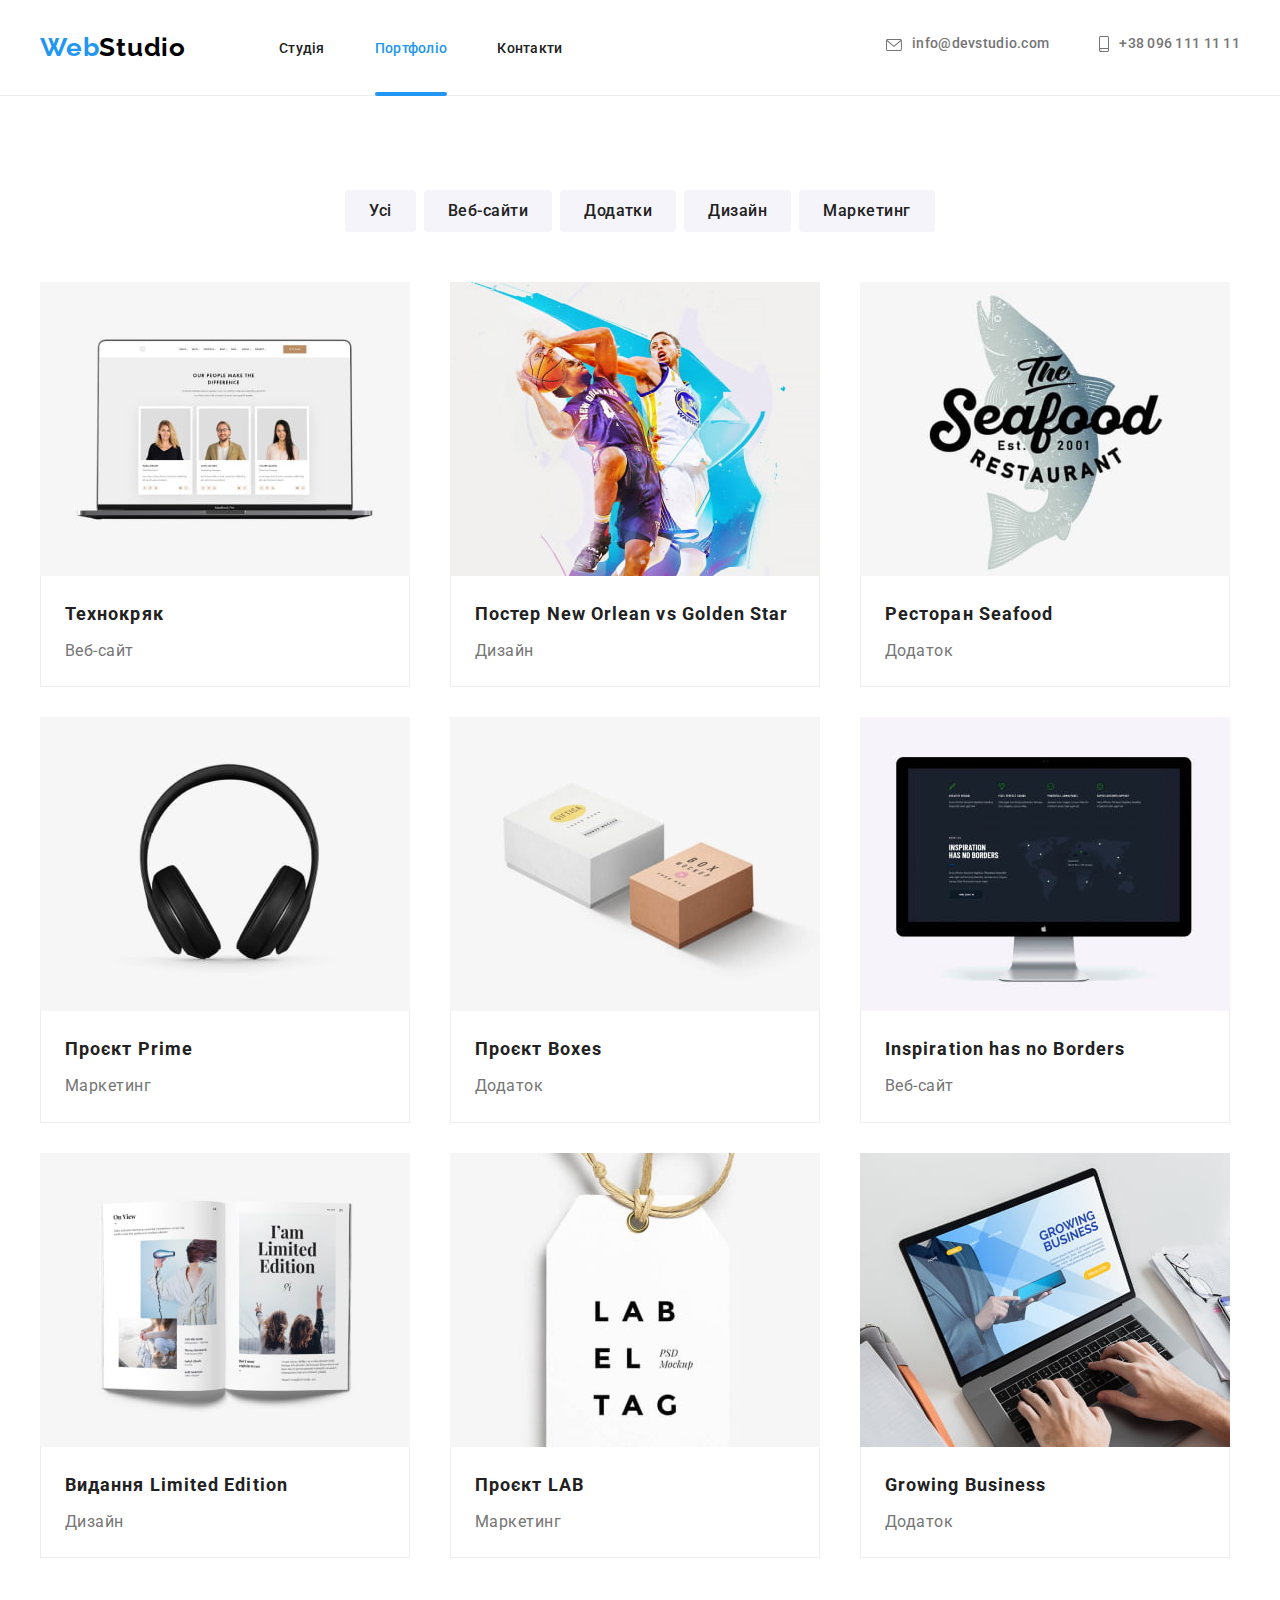
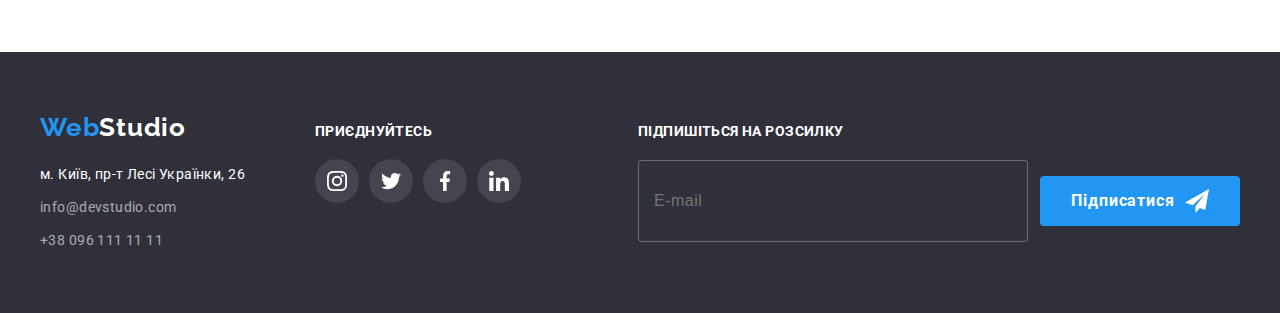
==== portfolio.html @ 619a95c4 "Initial Repo" ====
<!DOCTYPE html>
<html lang="uk-UA">
  <head>
    <meta charset="UTF-8">
    <meta http-equiv="X-UA-Compatible" content="IE=edge">
    <meta name="viewport" content="width=device-width, initial-scale=1.0">
    <title>goit-markup-hw-06</title>
    <link rel="preconnect" href="https://fonts.googleapis.com">
    <link rel="preconnect" href="https://fonts.gstatic.com" crossorigin>
    <link href="https://fonts.googleapis.com/css2?family=Raleway:wght@700&family=Roboto:wght@400;500;700;900&display=swap" rel="stylesheet">
    <link rel="stylesheet" href="https://cdnjs.cloudflare.com/ajax/libs/modern-normalize/1.1.0/modern-normalize.min.css" integrity="sha512-wpPYUAdjBVSE4KJnH1VR1HeZfpl1ub8YT/NKx4PuQ5NmX2tKuGu6U/JRp5y+Y8XG2tV+wKQpNHVUX03MfMFn9Q==" crossorigin="anonymous" referrerpolicy="no-referrer">
    <link rel="stylesheet" href="./css/styles.css">
     </head>
  <body>
    <header class="page-header">
      <div class="container header">
        <nav class="nav">
          <a class="logo" href="./index.html" lang="en">Web<span class="logo-header">Studio</span></a>
          <ul class="nav-list list">
            <li>
              <a  href="./index.html">Студія</a>
            </li>
            <li>
              <a class="current" href="./portfolio.html">Портфоліо</a>
            </li>
            <li>
              <a href="link">Контакти</a>
            </li>
          </ul>
        </nav>
        <ul class="contacts-list list">
          <li class="contact-item">
            <a class="contact-link" href="mailto:info@devstudio.com">
              <svg class="envelope-icon" width="16" height="12">
                <use href="./images/icons.svg#envelope-1"></use> 
              </svg>
              <p class="contact-mail">
                info@devstudio.com
              </p>
            </a>
          </li>
          <li class="contact-item">
            <a class="contact-link" href="tel:+380961111111">
              <svg class="smartphone-icon" width="10" height="16">
                <use href="./images/icons.svg#smartphone-1"></use> 
              </svg>
              <p>
                +38 096 111 11 11
              </p>
            </a>
          </li>
        </ul>
      </div>
    </header>
    <main>
      <!-- Portfolio Section -->
      <section class="portfolio-section">
        <h1 class="hidden-title"> <!-- FIXME: Delete this <h1> with CSS -->
          Портфоліо
        </h1>
        <ul class="container btn-set">
          <li><button class="portfolio-button" type="button">Усі</button></li>
          <li><button class="portfolio-button" type="button">Веб-сайти</button></li>
          <li><button class="portfolio-button" type="button">Додатки</button></li>
          <li><button class="portfolio-button" type="button">Дизайн</button></li>
          <li><button class="portfolio-button" type="button">Маркетинг</button></li>
        </ul>
        <div class="container">
          <ul class="card-set">

            <li class="item">
              <a class="card-link" href="link" target="_blank" rel = "noopener noreferrer">
                <div class="card-box">
                  <img src="./images/portfolio-img-6.jpg" alt="Технокряк - Веб-сайт" width="370">
                  <div class="card-overlay">
                    <p class="card-text">
                      Ресурс пропонує комплексні пропозиції з різним рівнем функціоналу та сервісів. Все це дозволить відвідувачу отримати вичерпні відомості про компанію чи приватну особу.
                    </p>
                  </div>
                </div>
                <div class="card-name">
                  <h2 class="titles portfolio-title">Технокряк</h2>
                  <p class="portfolio-text">Веб-сайт</p>
                </div>
              </a> 
            </li>

            <li class="item"> 
              <a class="card-link" href="link" target="_blank" rel = "noopener noreferrer">
                <div class="card-box">
                  <img src="./images/portfolio-img-4.jpg" alt="Постер New Orlean vs Golden Star - Дизайн" width="370">
                  <div class="card-overlay">
                    <p class="card-text">
                      Ресурс пропонує комплексні пропозиції з різним рівнем функціоналу та сервісів. Все це дозволить відвідувачу отримати вичерпні відомості про компанію чи приватну особу.
                    </p>
                  </div>
                </div>
                  <div class="card-name">
                    <h2 class="titles portfolio-title">Постер <span lang="en">New Orlean vs Golden Star</span></h2>
                    <p class="portfolio-text">Дизайн</p>
                  </div>
                </a>
              </li>

            <li class="item"> 
              <a class="card-link" href="link" target="_blank" rel = "noopener noreferrer">
                <div class="card-box">
                  <img src="./images/portfolio-img-5.jpg" alt="Ресторан Seafood - Додаток" width="370">
                  <div class="card-overlay">
                    <p class="card-text">
                      Ресурс пропонує комплексні пропозиції з різним рівнем функціоналу та сервісів. Все це дозволить відвідувачу отримати вичерпні відомості про компанію чи приватну особу.
                    </p>
                  </div>
                </div>
                <div class="card-name">
                  <h2 class="titles portfolio-title">Ресторан <span lang="en">Seafood</span></h2>
                  <p class="portfolio-text">Додаток</p>
                </div>
              </a>
            </li>

            <li class="item"> 
              <a class="card-link" href="link" target="_blank" rel = "noopener noreferrer">
                <div class="card-box">
                  <img src="./images/portfolio-img-7.jpg" alt="Проєкт Prime - Маркетинг" width="370">
                  <div class="card-overlay">
                    <p class="card-text">
                      Ресурс пропонує комплексні пропозиції з різним рівнем функціоналу та сервісів. Все це дозволить відвідувачу отримати вичерпні відомості про компанію чи приватну особу.
                    </p>
                  </div>
                </div>
                <div class="card-name">
                  <h2 class="titles portfolio-title">Проєкт <span lang="en">Prime</span></h2>
                  <p class="portfolio-text">Маркетинг</p>
                </div>
              </a>
            </li>

            <li class="item"> 
              <a class="card-link" href="link" target="_blank" rel = "noopener noreferrer">
                <div class="card-box">
                  <img src="./images/portfolio-img-8.jpg" alt="Проєкт Boxes - Додаток" width="370">
                  <div class="card-overlay">
                    <p class="card-text">
                      Ресурс пропонує комплексні пропозиції з різним рівнем функціоналу та сервісів. Все це дозволить відвідувачу отримати вичерпні відомості про компанію чи приватну особу.
                    </p>
                  </div>
                </div>
                <div class="card-name">
                  <h2 class="titles portfolio-title">Проєкт <span lang="en">Boxes</span></h2>
                  <p class="portfolio-text">Додаток</p>
                </div>
              </a>
            </li>

            <li class="item"> 
              <a class="card-link" href="link" target="_blank" rel = "noopener noreferrer">
                <div class="card-box">
                  <img src="./images/portfolio-img-9.jpg" alt="Inspiration has no Borders - Веб-сайт" width="370">
                  <div class="card-overlay">
                    <p class="card-text">
                      Ресурс пропонує комплексні пропозиції з різним рівнем функціоналу та сервісів. Все це дозволить відвідувачу отримати вичерпні відомості про компанію чи приватну особу.
                    </p>
                  </div>
                </div>
                <div class="card-name">
                  <h2 class="titles portfolio-title" lang="en">Inspiration has no Borders</h2>
                  <p class="portfolio-text">Веб-сайт</p>
                </div>
              </a>
            </li>

            <li class="item"> 
              <a class="card-link" href="link" target="_blank" rel = "noopener noreferrer">
                <div class="card-box">
                  <img src="./images/portfolio-img-1.jpg" alt="Видання Limited Edition - Дизайн" width="370">
                  <div class="card-overlay">
                    <p class="card-text">
                      Ресурс пропонує комплексні пропозиції з різним рівнем функціоналу та сервісів. Все це дозволить відвідувачу отримати вичерпні відомості про компанію чи приватну особу.
                    </p>
                  </div>
                </div>
                <div class="card-name">
                  <h2 class="titles portfolio-title">Видання <span lang="en">Limited Edition</span></h2>
                  <p class="portfolio-text">Дизайн</p>
                </div>
              </a>
            </li>

            <li class="item">
              <a class="card-link" href="link" target="_blank" rel = "noopener noreferrer">
                <div class="card-box">
                  <img src="./images/portfolio-img-2.jpg" alt="Проєкт LAB - Маркетинг" width="370">
                  <div class="card-overlay">
                    <p class="card-text">
                      Ресурс пропонує комплексні пропозиції з різним рівнем функціоналу та сервісів. Все це дозволить відвідувачу отримати вичерпні відомості про компанію чи приватну особу.
                    </p>
                  </div>
                </div>
                <div class="card-name">
                  <h2 class="titles portfolio-title">Проєкт <span lang="en">LAB</span></h2>
                  <p class="portfolio-text">Маркетинг</p>
                </div>
              </a>
            </li>

            <li class="item">
              <a class="card-link" href="link" target="_blank" rel = "noopener noreferrer">
                <div class="card-box">
                  <img src="./images/portfolio-img-3.jpg" alt="Growing Business - Додаток" width="370">
                  <div class="card-overlay">
                    <p class="card-text">
                      Ресурс пропонує комплексні пропозиції з різним рівнем функціоналу та сервісів. Все це дозволить відвідувачу отримати вичерпні відомості про компанію чи приватну особу.
                    </p>
                  </div>
                </div>
                <div class="card-name">
                  <h2 class="titles portfolio-title" lang="en">Growing Business</h2>
                  <p class="portfolio-text">Додаток</p>
                </div>
              </a>
            </li>
          </ul>

        </div>
      </section>
    </main>
    <footer class="footer-styles">
      <div class="container footer">
        <div class="footer-main">
          <div class="logo-div">
            <a class="logo logo-accent" href="./index.html">Web<span class="logo-footer">Studio</span></a>
            </div>
            <address>
              <ul class="footer-list">
                <li class="footer-address">
                м. Київ, пр-т Лесі Українки, 26
                </li>
                <li class="footer-item">
                <a class="footer-contacts" href="mailto:info@devstudio.com">info@devstudio.com</a>
                </li>
                <li class="footer-item">
                <a class="footer-contacts" href="tel:+380961111111">+38 096 111 11 11</a>
                </li>
            </ul>
            </address>
    
        </div>
        <div class="socials">
          <h4 class="socials-title">
            приєднуйтесь
          </h4>
          <ul class="socials-name">
            <li>
              <a class="socials-footer" href="https://www.instagram.com/" target="_blank" rel = "noopener noreferrer">
                <svg class="footer-icon" width="20" height="20">
                  <use href="./images/icons.svg#instagram"></use> 
                </svg>
              </a>  
            </li>
            <li>
              <a class="socials-footer" href="https://twitter.com/" target="_blank" rel = "noopener noreferrer">
                <svg class="footer-icon" width="20" height="20">
                  <use href="./images/icons.svg#twitter"></use> 
                </svg>
              </a>  
            </li>
            <li>
              <a class="socials-footer" href="https://www.facebook.com/" target="_blank" rel = "noopener noreferrer">
                <svg class="footer-icon" width="20" height="20">
                  <use href="./images/icons.svg#facebook"></use> 
                </svg>
              </a>  
            </li>
            <li>
              <a class="socials-footer" href="https://www.linkedin.com/" target="_blank" rel = "noopener noreferrer">
                <svg class="footer-icon" width="20" height="20">
                  <use href="./images/icons.svg#linkedin"></use> 
                </svg>
              </a>  
            </li>
          </ul>
        </div>
        <div class="subscribe">
          <form>
            <p class="subscribe-title">
              Підпишіться на розсилку
              <span class="subscribe-box">
                <input class="subscribe-input" type="email" name="subscribe" placeholder="E-mail">
                <button class="subscribe-button" type="submit">
                  Підписатися
                  <svg class="send-icon" width="24" height="24">
                    <use href="./images/icons.svg#send"></use> 
                  </svg>
                </button>
              </span>
            </p>
          </form>
        </div>
      </div>
  </footer>
  </body>
</html>
---- css/styles.css ----
/* LIST OF COMMENTS Ctrl+F */

/* Variables */
/* Default settings turn off */
/* Inherited Settings */
/* Logo */
/* Nav & Contacts List */
/* Hero Section */
/* Buttons */
/* Modal Window */
/* Section`s Titles */
/* Features Section */
/* Team Section */
/* Clients Section */
/* Portfolio Section */
/* Footer */



/* Variables */

:root {
    --brand-color: #757575;
    --accent-color: #2196F3;
    --primary-color: #212121;
    --secondary-color: #000000;
    --white-color: #FFFFFF;
    --white-opacity: rgba(255, 255, 255, .6);
    --bg-color: #2F303A;
    --button-color: #F5F4FA;
    --hero-button: #188CE8;
    --header-line: #ECECEC;
    --card-border:  #EEEEEE;
    --hero-gradient: rgba(47, 48, 58, 0.4);
    --occupation-gradient: rgba(47, 48, 58, 0.8);
    --icon-color: #AFB1B8;
    --icon-opacity: rgba(255, 255, 255, .1);
    --overlay-color: rgba(33, 150, 243, 0.9);
    --backdrop-color: rgba(0, 0, 0, 0.2);
    --border-color: rgba(0, 0, 0, 0.1);
    --transition-duration: 250ms;
    --cubic-bezier: cubic-bezier(0.4, 0, 0.2, 1);
}

/* :focus { outline: none; } */

/* Default settings turn off */

ul, p, h1, h2, h3, h4, h5, h6 {
    list-style: none;
    padding: 0;
    margin: 0;
}
a {text-decoration: none;}


/* Inherited Settings */

body {
    margin: 0;
    color: var(--brand-color);
    background-color: var(--white-color);
    font-family: "Roboto", sans-serif;
}

.container {
    width: 1200px;
    padding-left: 15px;
    padding-right: 15px;
    margin-left: auto;
    margin-right: auto;
}

.section {
    padding-top: 94px;
    padding-bottom: 94px;
}

img {
    display: block;
    max-width: 100%;
    height: auto;
}

.list {
    padding: 0;
    margin: 0;
}

/* Page Header */

.page-header {
    border-bottom: 1px solid var(--header-line);
}

/* Logo */

.logo {
    display: block;
    padding-top: 32px;
    padding-bottom: 32px;
    color: var(--accent-color);
    font-family: "Raleway", sans-serif;
    font-weight: 700;
    font-size: 26px;
    line-height: 1.2;
    letter-spacing: 0.03em;
}

.logo-header {color: var(--secondary-color);}
.logo-footer {color: var(--white-color);}


/* Nav & Contacts List */

.container.header {
    display: flex;
    align-items: center; 
}

.nav, .nav-list, .contacts-list {
    display: flex;
    align-items: center;
}

.nav-list, .contacts-list {
    margin-left: 93px;
    gap: 50px;
}

.contacts-list {
margin-left: auto;
}

.nav-list a,
.contacts-list a {
    /* display: block; */
    padding-top: 32px;
    padding-bottom: 40px;
    color: var(--primary-color);
    font-weight: 500;
    font-size: 14px;
    line-height: 1.1;
    letter-spacing: 0.02em;

    transition: color var(--transition-duration) var(--cubic-bezier);
}

.list a:hover,
.list a:focus,
.footer-contacts:hover,
.footer-contacts:focus {
    color: var(--accent-color);
}

.list .current {
    position: relative;
    color: var(--accent-color);
}


.current::after {
    content: "";
    position: absolute;
    left: 0;
    bottom: 0;
    width: 100%;
    height: 4px;
    background-color: var(--accent-color);
    border-radius: 2px;
}

.contacts-list a {
    color: inherit;
}

.envelope-icon {
    margin-right: 10px;
    /* width: 16px;
    height: 12px; */
    fill: var(--brand-color);
}

.smartphone-icon {
    margin-right: 10px;
    /* width: 10px;
    height: 16px; */
    fill: var(--brand-color);
}


.contact-link {
    display: flex;
    align-items: flex-end;
}

.contact-link:hover .envelope-icon,
.contact-link:hover .smartphone-icon,
.contact-link:focus .envelope-icon,
.contact-link:focus .smartphone-icon {
    fill: var(--accent-color);
    stroke: var(--accent-color);
    stroke-width: 1px;
}

/* .contact-mail {
    display: block;
} */

/* .contact-item{
    display: flex;
    align-items: center;
} */

/* Hero Section */

.hero-section {
    max-width: 1600px;
    height: 600px;
    padding: 200px 0;
    margin-right: auto;
    margin-left: auto;
    text-align: center;
    background-color: var(--bg-color);
    color: var(--white-color);
    background-image:
        linear-gradient(
            to left,
            var(--hero-gradient), 
            var(--hero-gradient)
        ),  url("../images/hero.jpg");
    background-size: cover;
    background-repeat: no-repeat;
    background-position: center;
}

.hero-title {
    margin-top: 0;
    margin-bottom: 30px;
    font-weight: 900;
    font-size: 44px;
    line-height: 1.4;
    letter-spacing: 0.06em;
    text-transform: uppercase;
}

/* Buttons */

button {
    font-family: inherit;
    cursor: pointer;
    border-radius: 4px;
}

.hero-button {
    padding: 10px 32px;
    color: var(--white-color);
    background-color: var(--accent-color);
    border: 0;
    font-weight: 700;
    font-size: 16px;
    line-height: 1.9;
    letter-spacing: 0.06em;

    transition: background-color var(--transition-duration) var(--cubic-bezier);
}

.hero-button:hover,
.hero-button:focus {
    /* color: var(--secondary-color); */
    background-color: var(--hero-button);
}

.portfolio-button {
    padding: 6px 22px;
    color: var(--primary-color);
    background-color: var(--button-color);
    font-weight: 500;
    font-size: 16px;
    line-height: 1.6;
    letter-spacing: 0.03em;
    border-color: transparent;

    transition: color var(--transition-duration) var(--cubic-bezier),
                background-color var(--transition-duration) var(--cubic-bezier),
                box-shadow var(--transition-duration) var(--cubic-bezier);
}

.portfolio-button:hover,
.portfolio-button:focus {
    color: var(--white-color);
    background-color: var(--accent-color);
    outline: none;
    box-shadow: 0px 3px 1px rgba(0, 0, 0, 0.1), 0px 1px 2px rgba(0, 0, 0, 0.08), 0px 2px 2px rgba(0, 0, 0, 0.12);
}

/* Modal Window */

.backdrop {
    position: fixed;
    top: 0;
    left: 0;
    width: 100%;
    height: 100%;
    background-color: var(--backdrop-color);

    opacity: 1;
    transition: opacity var(--transition-duration) var(--cubic-bezier);
}

.backdrop.is-hidden {
    opacity: 0;
    pointer-events: none;
}

.backdrop.is-hidden .modal {
    opacity: 0;
    transform: translate(-50%, -50%) scale(1.1);
}

.modal {
    position: absolute;
    overflow: visible;
    top: 50%;
    left: 50%;
    transform: translate(-50%, -50%) scale(1);
    width: 528px;
    height: 581px;
    padding: 40px;
    background-color: var(--white-color);
    box-shadow: 0px 1px 3px rgba(0, 0, 0, 0.12), 0px 1px 1px rgba(0, 0, 0, 0.14), 0px 2px 1px rgba(0, 0, 0, 0.2);
    border-radius: 4px;
    opacity: 1;
    transition: transform var(--transition-duration) var(--cubic-bezier), opacity var(--transition-duration) var(--cubic-bezier);
}

.close-button {
    position: absolute;
    top: 8px;
    right: 8px;
    display: flex;
    align-items: center;
    width: 30px;
    height: 30px;
    background-color: var(--white-color);
    border: 1px solid var(--border-color);
    border-radius: 50%;
    transition: border var(--transition-duration) var(--cubic-bezier), background-color var(--transition-duration) var(--cubic-bezier);
}

.close-button:hover .close-icon,
.close-button:focus .close-icon {
    fill: var(--accent-color);
}

.close-icon {
    fill: #000000
}

.close-icon:hover,
.close-icon:focus {
    fill: var(--accent-color);
}

.form-title {
    margin-bottom: 12px;
    font-weight: 700;
    font-size: 20px;
    line-height: 1.1;
    text-align: center;
    letter-spacing: 0.03em;
    color: var(--primary-color);
}

.modal-form {
    display: flex;
    flex-direction: column;
    width: 100%;
    margin-left: auto;
    margin-right: auto;
}

.form-field {
    display: flex;
    flex-direction: column;
    margin-bottom: 10px;
}

.modal-label {
    margin-bottom: 4px;
    font-weight: 400;
    font-size: 12px;
    line-height: 1.2;
    letter-spacing: 0.01em;
}

.field {
    width: 100%;
    height: 40px;
    padding-top: 12px;
    padding-bottom: 12px;
    padding-left: 42px;
    padding-right: 12px;
    border: 1px solid rgba(33, 33, 33, 0.2);
    border-radius: 4px;

    transition: border var(--transition-duration) var(--cubic-bezier);
} 

.field:focus {
    border: 1px solid var(--accent-color);
    outline: none;
}

.field:focus + .form-icon {
    fill: var(--accent-color);
}

.input-field {
    position: relative;
}

.form-icon {
    position: absolute;
    top: 50%;
    left: 12px;
    transform: translateY(-50%);
    fill: var(--primary-color);
    transition: fill var(--transition-duration) var(--cubic-bezier);
}

.modal-textarea {
    resize: none;
    height: 120px;
    padding: 12px 16px;

    border: 1px solid rgba(33, 33, 33, 0.2);
    border-radius: 4px;

    transition: border var(--transition-duration) var(--cubic-bezier);
}

.modal-textarea:focus {
    border: 1px solid var(--accent-color);
    outline: none;
}

.modal-textarea::placeholder {
    font-weight: 400;
    font-size: 12px;
    line-height: 1.2;
    letter-spacing: 0.01em;
    color: rgba(117, 117, 117, 0.5);
}

.checkbox-input {
    -webkit-appearance: none;
    -moz-appearance: none;
    appearance: none;
    position: absolute;
    cursor: pointer;
}

.checkbox-label {
    position: relative;
    display: flex;
    justify-content: center;
    text-align: center;
    margin-top: 20px;
    padding: 0 10px;
    cursor: pointer;

    font-weight: 400;
    font-size: 14px;
    line-height: 1.7;
    letter-spacing: 0.03em;
}

.checkbox-icon {
    position: absolute;
    top: 50%;
    left: 16px;
    transform: translateY(-50%);
    display: inline-block;
    width: 16px;
    height: 15px;
    border: 2px solid var(--primary-color);
    border-radius: 2px;
}

.checkbox-input:checked ~ .checkbox-icon {
    border: none;
    background-image: url(../images/checked.svg);
    background-size: contain;
    background-origin: border-box;
}

.checkbox-text {
    display: inline-block;
    padding-left: 16px;
}

.checkbox-link {
    color: var(--accent-color);
    text-decoration: underline;
}

.form-btn {
    width: 200px;
    height: 50px;
    background-color: var(--accent-color);
    color: var(--white-color);
    margin-left: auto;
    margin-right: auto;
    margin-top: 30px;
    padding: 10px 52px;
    box-shadow: 0px 4px 4px rgba(0, 0, 0, 0.15);
    border-radius: 4px;
    border: none;

    font-weight: 700;
    font-size: 16px;
    line-height: 1.9;
    text-align: center;
    letter-spacing: 0.06em;

    transition: background-color var(--transition-duration) var(--cubic-bezier)
}

.form-btn:hover,
.form-btn:focus {
    background-color: var(--hero-button);
}

/* Section`s Titles */

.hidden-title {
    position: absolute;
    width: 1px;
    height: 1px;
    margin: -1px;
    border: 0;
    padding: 0;
    
    white-space: nowrap;
    clip-path: inset(100%);
    clip: rect(0 0 0 0);
    overflow: hidden;
}

.titles {
    color: var(--primary-color);
}

.occupation-title,
.team-title,
.clients-title {
    font-weight: 700;
    font-size: 36px;
    line-height: 1.2;
    letter-spacing: 0.03em;
}

/* Features Section */

.container.feature-section {
    display: flex;
}

.feature-section {
    padding-bottom: 0;
}

.feature-list {
    display: flex;
    gap: 30px;
}

.feature-card {
    height: 120px;
    margin-bottom: 30px;
    background-color: var(--button-color);
    border-radius: 4px;
    display: flex;
    align-items: center;
    justify-content: center;
}

.feature-title {
    margin-bottom: 10px;
    font-weight: 700;
    font-size: 14px;
    line-height: 1.1;
    letter-spacing: 0.03em;
    text-transform: uppercase;
}

.feature-text {
    font-size: 14px;
    line-height: 1.7;
    letter-spacing: 0.03em;
}  

/* What-we-do Section */

.occupation-card {
    position: relative;
}

.occupation-title {
    text-align: center;
    margin-bottom: 50px;
}

.occupation-list {
    display: flex;
    gap: 30px;
}

.occupation-text {
    position: absolute;
    bottom: 0;
    display: flex;
    width: 100%;
    height: 70px;
    justify-content: center;
    align-items: center;
    background-color: var(--occupation-gradient);

    font-style: normal;
    font-weight: 700;
    font-size: 14px;
    line-height: 1.2;
    text-align: center;
    letter-spacing: 0.03em;
    text-transform: uppercase;
    color: var(--white-color);

}

/* Team Section */

.team-section {
    background-color: var(--button-color);
}

.team-title {
    text-align: center;
    margin-bottom: 50px;
} 
.team-list {
    display: flex;
    gap: 30px;
}

.team-card {
    border-radius: 4px;
    background-color: var(--white-color);
    box-shadow: 0 2px 1px 0 rgba(0, 0, 0, 0.2), 0 1px 1px 0 rgba(0, 0, 0, 0.14), 0 1px 3px 0 rgba(0, 0, 0, 0.12);
}

.card-title {
    padding-top: 30px;
    padding-bottom: 30px;
    text-align: center;
}

.team-name {
    font-weight: 500;
    font-size: 16px;
    line-height: 1.2;
    letter-spacing: 0.03em;
}

.team-function {
    margin-top: 10px;
    font-size: 16px;
    line-height: 1.2;
    letter-spacing: 0.03em;
}

.social-links {
    display: flex;
    margin: 0;
    padding: 0;
    list-style: none;
    margin-top: 16px;
    height: 44px;
    margin-left: auto;
    margin-right: auto;
    justify-content: center;
    align-items: center;
    gap: 10px;
}

.social-thumb {
    display: flex;
    justify-content: center;
    align-items: center;
    width: 44px;
    height: 44px;
    border: transparent;
    border-radius: 50%;

    transition: background-color var(--transition-duration) var(--cubic-bezier), border-radius var(--transition-duration) var(--cubic-bezier);
}

.social-thumb:hover,
.social-thumb:focus {
    background-color: var(--accent-color);
    border-radius: 50%;
}

.social-thumb:hover .icon,
.social-thumb:focus .icon {
    fill: var(--white-color);
} 

.icon {
    fill: var(--icon-color);
    transition: fill var(--transition-duration) var(--cubic-bezier);
    }

.icon:hover,
.icon:focus {
    fill: var(--white-color);
}

/* Clients Section */

.clients-title {
    text-align: center;
    margin-bottom: 50px;
}

.clients-list {
    display: flex;
    margin-left: auto;
    margin-bottom: auto;
    gap: 30px;
    list-style: none;
}

.clients-item {
    display: flex;
    justify-content: center;
    align-items: center;
    max-width: 170px;
    height: 92px;
    
}

.clients-item:hover,
.clients-item:focus  {
    /* border: 1px solid var(--accent-color); */
    outline: none;
}

.clients-item:hover .client-icon,
.clients-item:focus .client-icon {
    fill: var(--accent-color);
    outline: none;
}

.clients-thumb {
    display: flex;
    justify-content: center;
    align-items: center;
    width: 170px;
    height: 92px;
    cursor: pointer;
    border: 1px solid var(--icon-color);
    border-radius: 4px;

    transition: border var(--transition-duration) var(--cubic-bezier);
}

.clients-thumb:hover,
.clients-thumb:focus {
    border: 2px solid var(--accent-color);
    border-radius: 4px;
    outline: none;
}

.clients-thumb:hover .client-icon,
.clients-thumb:focus .client-icon {
    fill: var(--accent-color);
    /* border: var(--accent-color); */
    outline: none;
}

.client-icon {
    fill: var(--icon-color);

    transition: fill var(--transition-duration) var(--cubic-bezier);
}


/* Portfolio Section */

.portfolio-section {
    padding-top: 94px;
    padding-bottom: 94px;
}

.btn-set {
    display: flex;
    justify-content: center;
    gap: 8px;
    /* padding-top: 94px; */
    /* padding-bottom: 34px; */
    margin-bottom: 50px;
}

.container > .card-set {
    display: flex;
    flex-wrap: wrap;
    /* padding-bottom: 94px; */
    margin-left: -30px;
    margin-top: -30px;
}

.card-set > .item {
    flex-basis: calc(100% / 3 - 30px);
    margin-left: 30px;
    margin-top: 30px;
}

.card-link {
    display: inline-block;
    
    transition: box-shadow var(--transition-duration) var(--cubic-bezier);
}

a.card-link:link,
a.card-link:visited,
a.card-link:active {
    text-decoration: none;
    color: var(--brand-color);
}

a.card-link:hover,
a.card-link:focus {
    box-shadow: 0px 1px 1px rgba(0, 0, 0, 0.12), 0px 4px 4px rgba(0, 0, 0, 0.06), 1px 4px 6px rgba(0, 0, 0, 0.16);
    outline: none;
}

.card-box {
    position: relative;
    overflow: hidden;
}

.card-link:hover .card-overlay {
    transform: translateY(0);
}

.card-overlay {
    position: absolute;
    top: 0;
    left: 0;
    width: 100%;
    height: 100%;
    display: flex;
    justify-content: center;
    align-items: center;
    background-color: var(--overlay-color);

    transform: translateY(100%);
    transition: transform var(--transition-duration) var(--cubic-bezier);
}

.card-text {
    margin: 0;
    padding: 63px 24px;
    font-weight: 400;
    font-size: 18px;
    line-height: 1.6;
    letter-spacing: 0.03em;
    color: var(--white-color);

}

.card-name {
    padding: 20px 24px;
    background-color: var(--white-color);
    border: 1px solid var(--card-border);
    border-top: 0;

}

.portfolio-title {
    font-weight: 700;
    font-size: 18px;
    line-height: 2;
    letter-spacing: 0.06em;
}

.portfolio-text {
    margin-top: 4px;
    font-size: 16px;
    line-height: 1.9;
    letter-spacing: 0.03em;
}

/* Footer */
.footer-styles {
    padding: 60px 0;
    background-color: var(--bg-color);
}



.container.footer {
    justify-content: flex-start;
    /* padding-top: 60px;
    padding-bottom: 60px; */
}

.footer {
    display: flex;
    align-items: baseline
}

.logo-div {
/* margin-top: 60px; */
margin-bottom: 20px;}

.logo-accent {
    padding: 0;
}

.footer-address {
    margin-bottom: 9px;
    color: var(--white-color);
    font-style: normal;
    font-size: 14px;
    line-height: 1.7;
    letter-spacing: 0.03em;
}

.footer-item {
    margin-bottom: 9px;
}
.footer-item:last-child {
    margin-bottom: 0;
}

.footer-contacts {    
    /* padding-top: 4px;
    padding-bottom: 4px; */
    color: var(--white-opacity);
    font-style: normal;
    font-size: 14px;
    line-height: 1.7;
    letter-spacing: 0.03em;

    transition: color var(--transition-duration) var(--cubic-bezier);
}

.socials {
    margin-left: 70px;
}

.socials-name {
    display: flex;
    height: 44px;
    justify-content: center;
    align-items: center;
    gap: 10px;
}

.socials-footer {
    display: flex;
    justify-content: center;
    align-items: center;
    width: 44px;
    height: 44px;
    background-color: var(--icon-opacity);
    border-radius: 50%;

    transition: background-color var(--transition-duration) var(--cubic-bezier);
}

.socials-footer:hover,
.socials-footer:focus {
    background-color: var(--accent-color);
    outline: none;
}

.footer-icon {
    fill: var(--white-color);
    }


.socials-title {
    margin-bottom: 20px;
    font-weight: 700;
    font-size: 14px;
    line-height: 1.1;
    letter-spacing: 0.03em;
    text-transform: uppercase;
    color: var(--white-color);
}

.subscribe {
    margin-left: auto;
}

.subscribe-title {
    font-weight: 700;
    font-size: 14px;
    line-height: 1.2;
    letter-spacing: 0.03em;
    text-transform: uppercase;
    color: var(--white-color);
}

.subscribe-box {
    display: flex;
    align-items: baseline;
}

.subscribe-input {
    display: block;
    margin-top: 20px;
    margin-right: 12px;
    padding: 15px;
    width: 358px;
    height: 50px;
    border: 1px solid rgba(255, 255, 255, 0.3);
    /* filter: drop-shadow(0px 4px 4px rgba(0, 0, 0, 0.15)); */
    border-radius: 4px;
    outline: none;
    background-color: var(--bg-color);
    font-weight: 400;
    font-size: 16px;
    line-height: 1.3;
    letter-spacing: 0.03em;
    color: var(--white-opacity);
}

.subscribe-button {
    display: flex;
    justify-content: center;
    align-items: center;
    gap: 10px;
    padding-left: 28px;
    padding-right: 28px;
    width: 200px;
    height: 50px;
    background-color: var(--accent-color);
    border-radius: 4px;
    border: none;
    font-weight: 700;
    font-size: 16px;
    line-height: 1.9;
    text-align: center;
    letter-spacing: 0.06em;
    color: var(--white-color);
    transition: background-color var(--transition-duration) var(--cubic-bezier);
}

.subscribe-button:hover,
.subscribe-button:focus {
    background-color: var(--hero-button);
}
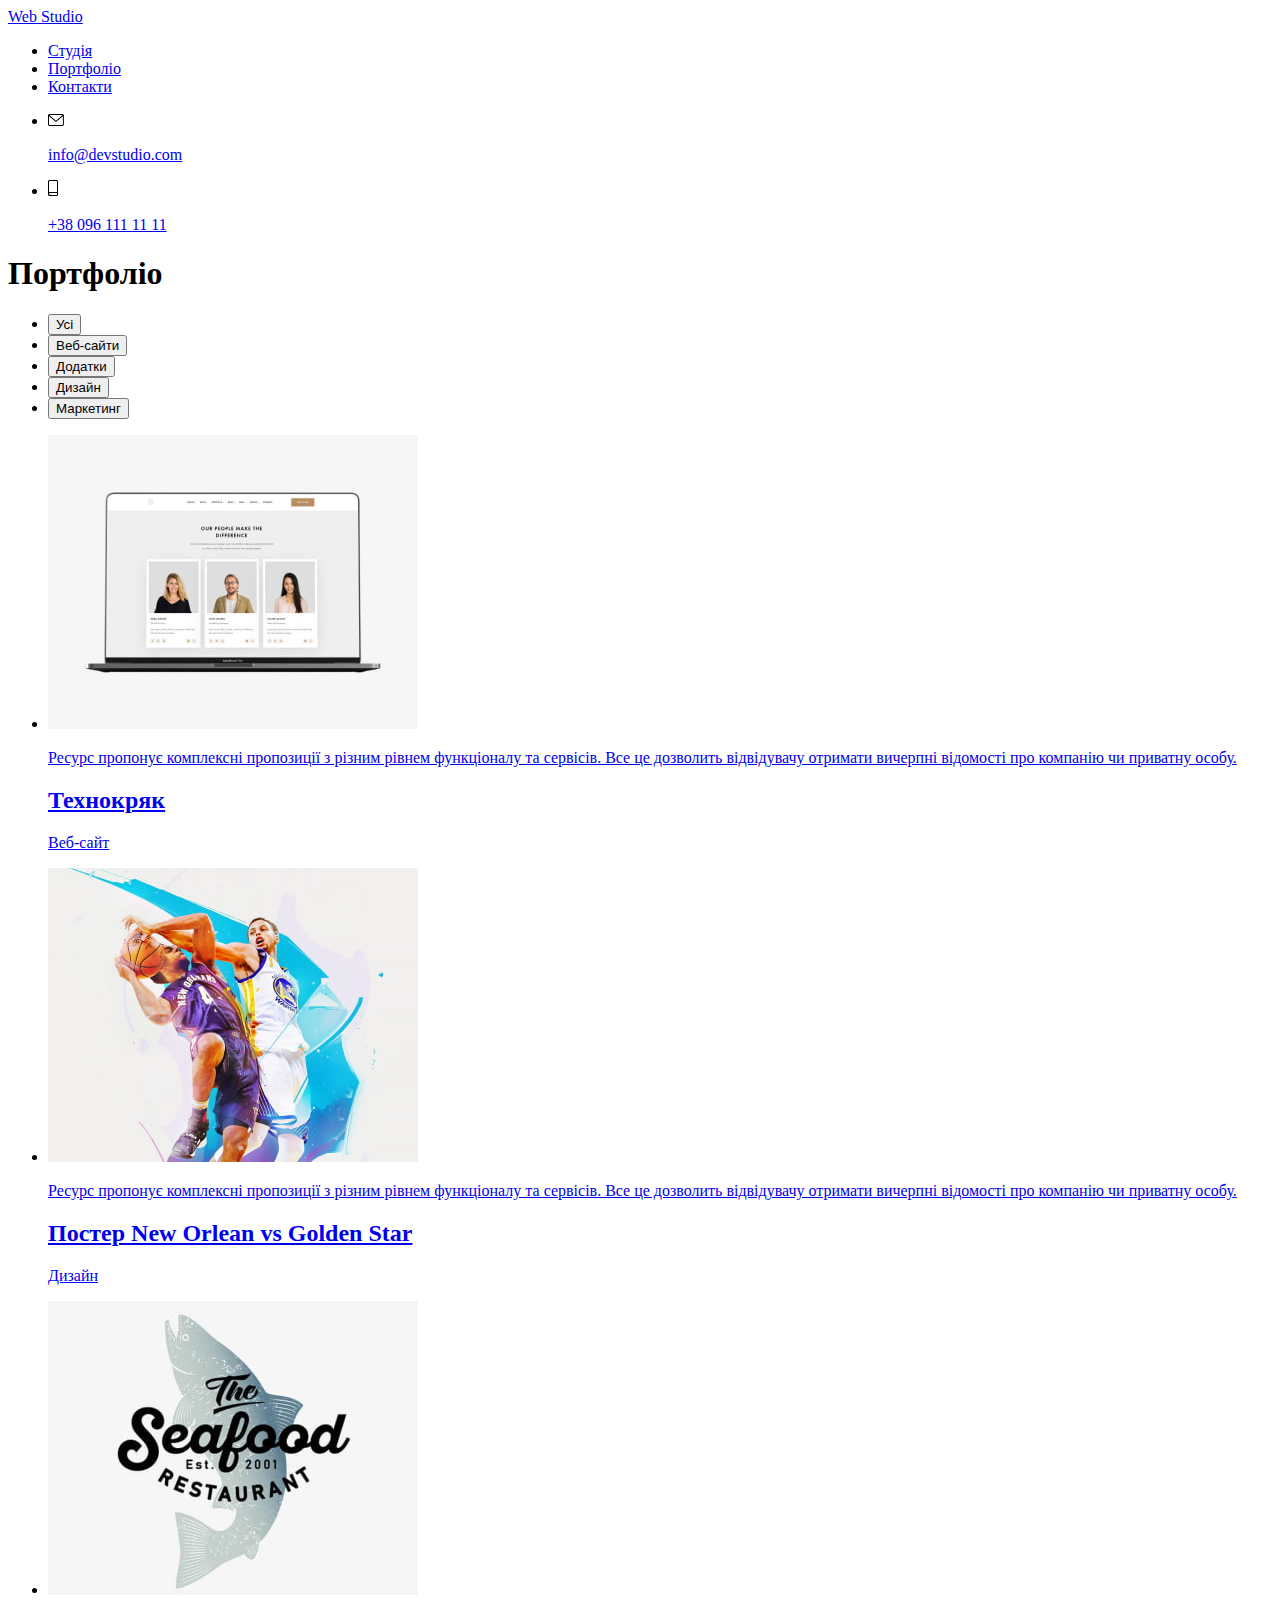
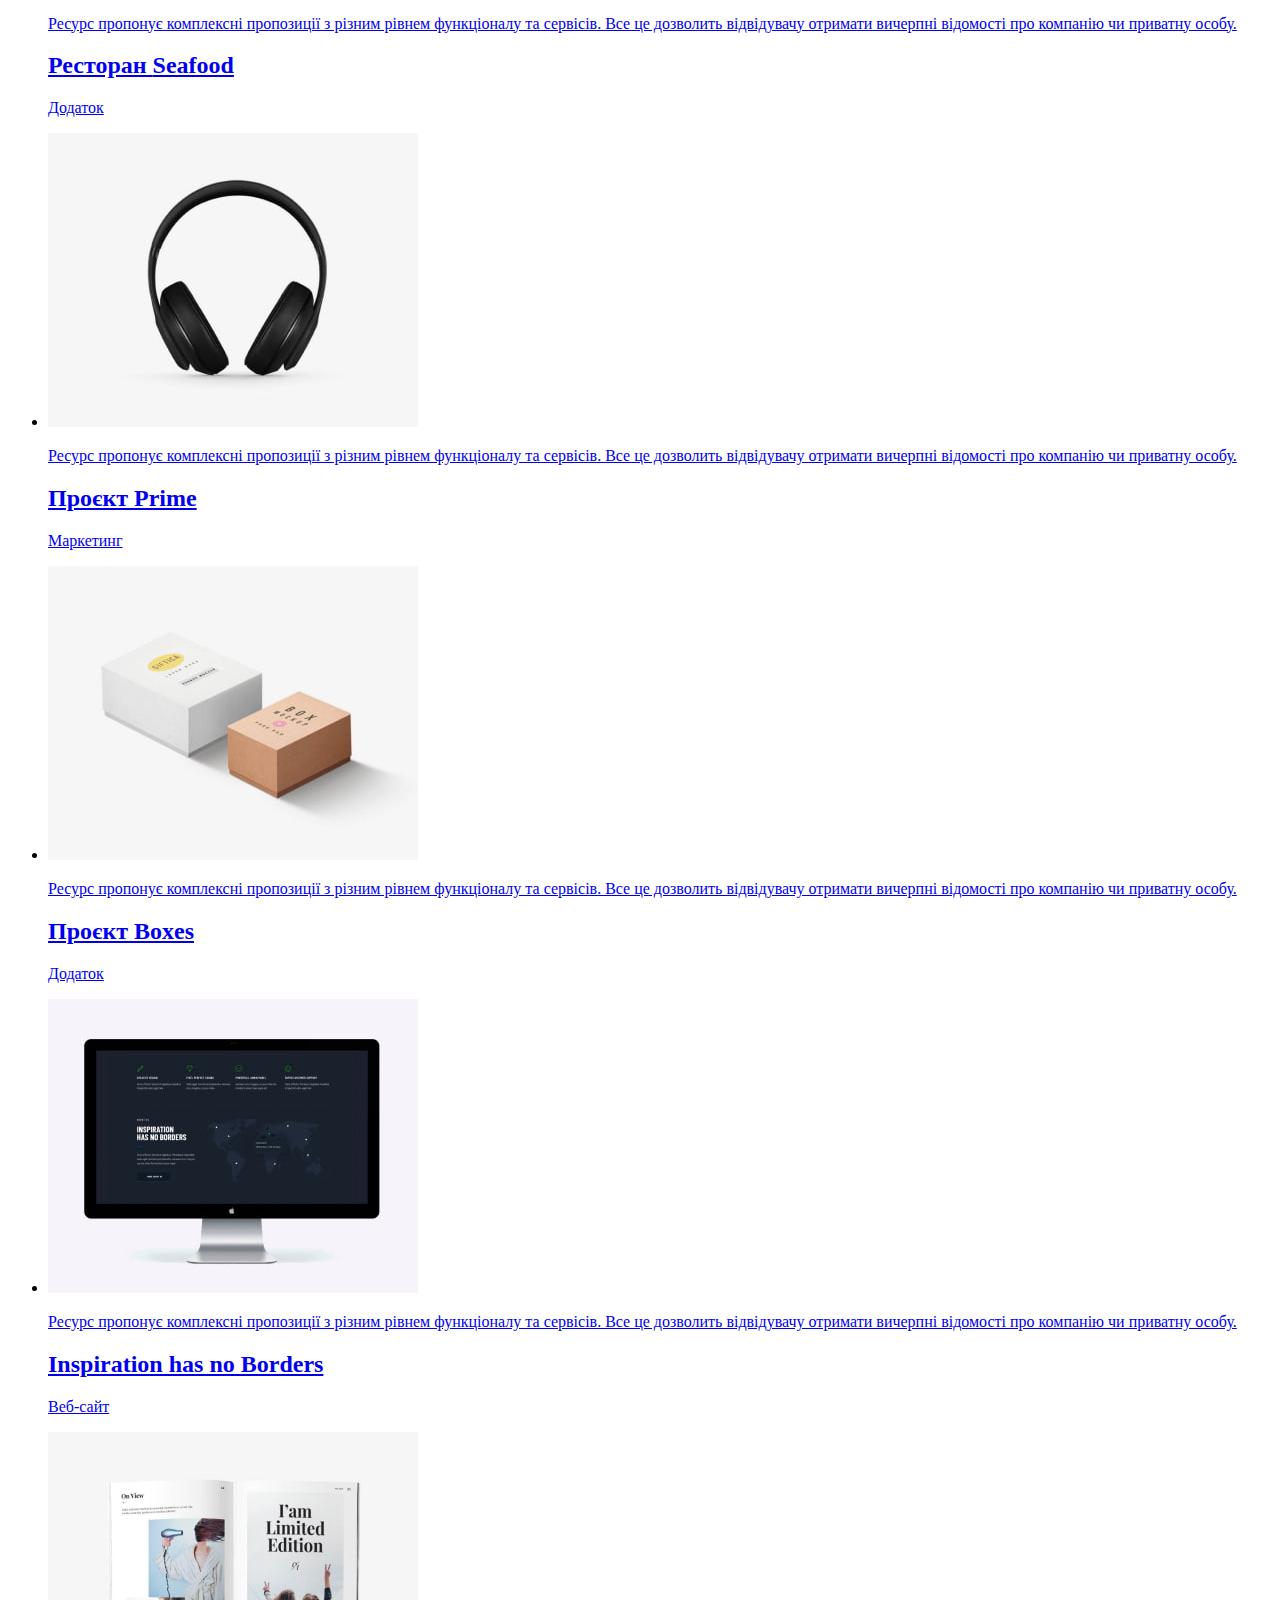
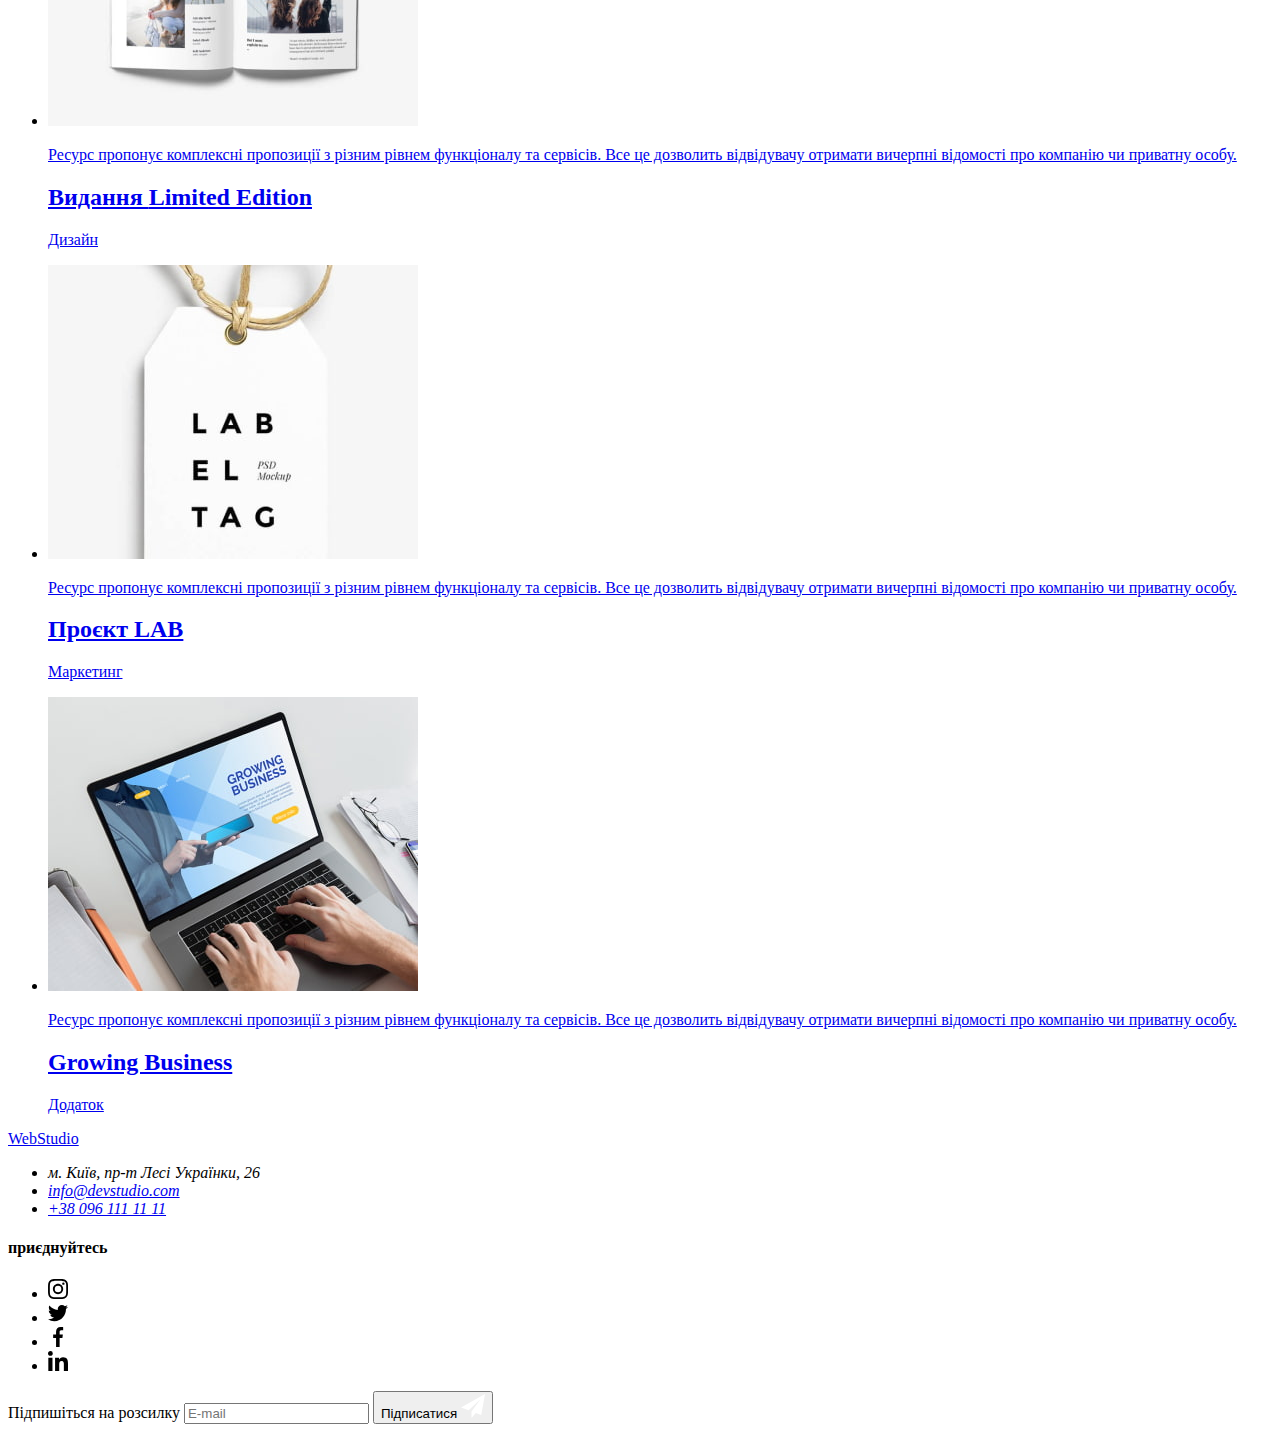
==== commit a55a07c9: "Sass components updated" ====
--- a/portfolio.html
+++ b/portfolio.html
@@ -4,54 +4,73 @@
     <meta charset="UTF-8">
     <meta http-equiv="X-UA-Compatible" content="IE=edge">
     <meta name="viewport" content="width=device-width, initial-scale=1.0">
-    <title>goit-markup-hw-06</title>
+    <title>goit-markup-hw-07</title>
     <link rel="preconnect" href="https://fonts.googleapis.com">
     <link rel="preconnect" href="https://fonts.gstatic.com" crossorigin>
     <link href="https://fonts.googleapis.com/css2?family=Raleway:wght@700&family=Roboto:wght@400;500;700;900&display=swap" rel="stylesheet">
     <link rel="stylesheet" href="https://cdnjs.cloudflare.com/ajax/libs/modern-normalize/1.1.0/modern-normalize.min.css" integrity="sha512-wpPYUAdjBVSE4KJnH1VR1HeZfpl1ub8YT/NKx4PuQ5NmX2tKuGu6U/JRp5y+Y8XG2tV+wKQpNHVUX03MfMFn9Q==" crossorigin="anonymous" referrerpolicy="no-referrer">
-    <link rel="stylesheet" href="./css/styles.css">
+    <link rel="stylesheet" href="./dist/css/main.min.css">
      </head>
-  <body>
-    <header class="page-header">
-      <div class="container header">
+  <body class="body">
+    <header class="header">
+      <div class="container">
         <nav class="nav">
-          <a class="logo" href="./index.html" lang="en">Web<span class="logo-header">Studio</span></a>
-          <ul class="nav-list list">
-            <li>
-              <a  href="./index.html">Студія</a>
-            </li>
-            <li>
-              <a class="current" href="./portfolio.html">Портфоліо</a>
-            </li>
-            <li>
-              <a href="link">Контакти</a>
+          <div class="logo">
+            <a class="logo__link" href="./index.html" lang="en">
+                <span class="logo__span--main">
+                Web</span>
+                <span class="logo__span--dark">
+                Studio
+                </span>
+            </a>
+          </div>
+          
+          <ul class="nav-list">
+            <li class="nav-list__item">
+              <a class="nav-list__link" href="./index.html">
+                Студія
+              </a>
+            </li>
+            <li class="nav-list__item">
+              <a class="nav-list__link nav-list__link--current" href="./portfolio.html">
+                Портфоліо
+              </a>
+            </li>
+            <li class="nav-list__item">
+              <a class="nav-list__link" href="link">
+                Контакти
+              </a>
             </li>
           </ul>
         </nav>
-        <ul class="contacts-list list">
-          <li class="contact-item">
-            <a class="contact-link" href="mailto:info@devstudio.com">
-              <svg class="envelope-icon" width="16" height="12">
+
+        <ul class="contacts-list">
+          <li class="contacts-list__item">
+            <a class="contacts-list__link" href="mailto:info@devstudio.com">
+              <svg class="contacts-list__icon" width="16" height="12">
                 <use href="./images/icons.svg#envelope-1"></use> 
               </svg>
-              <p class="contact-mail">
+              <p class="contacts-list__text">
                 info@devstudio.com
               </p>
             </a>
           </li>
-          <li class="contact-item">
-            <a class="contact-link" href="tel:+380961111111">
-              <svg class="smartphone-icon" width="10" height="16">
+          <li class="contacts-list__item">
+            <a class="contacts-list__link" href="tel:+380961111111">
+              <svg class="contacts-list__icon" width="10" height="16">
                 <use href="./images/icons.svg#smartphone-1"></use> 
               </svg>
-              <p>
+              <p class="contacts-list__text">
                 +38 096 111 11 11
               </p>
             </a>
           </li>
         </ul>
+
       </div>
+      
     </header>
+
     <main>
       <!-- Portfolio Section -->
       <section class="portfolio-section">
@@ -225,6 +244,7 @@
         </div>
       </section>
     </main>
+
     <footer class="footer-styles">
       <div class="container footer">
         <div class="footer-main">
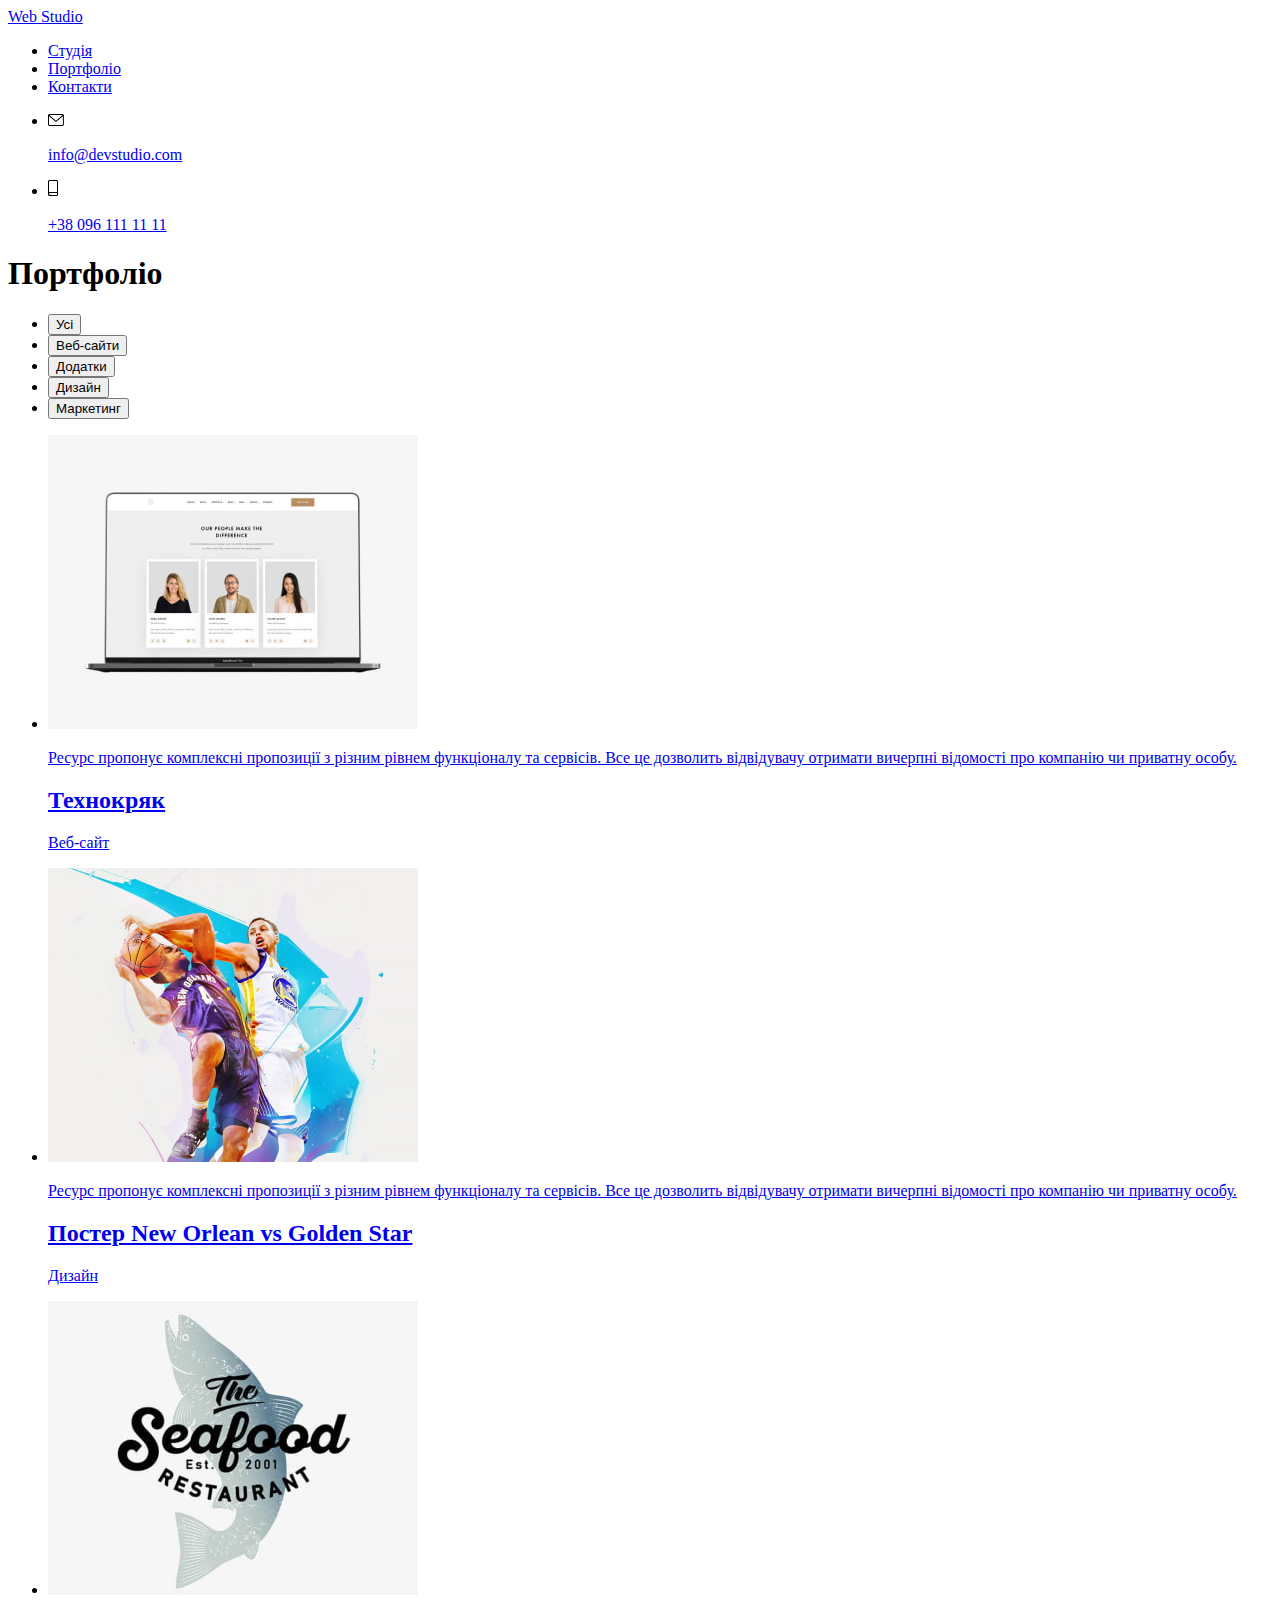
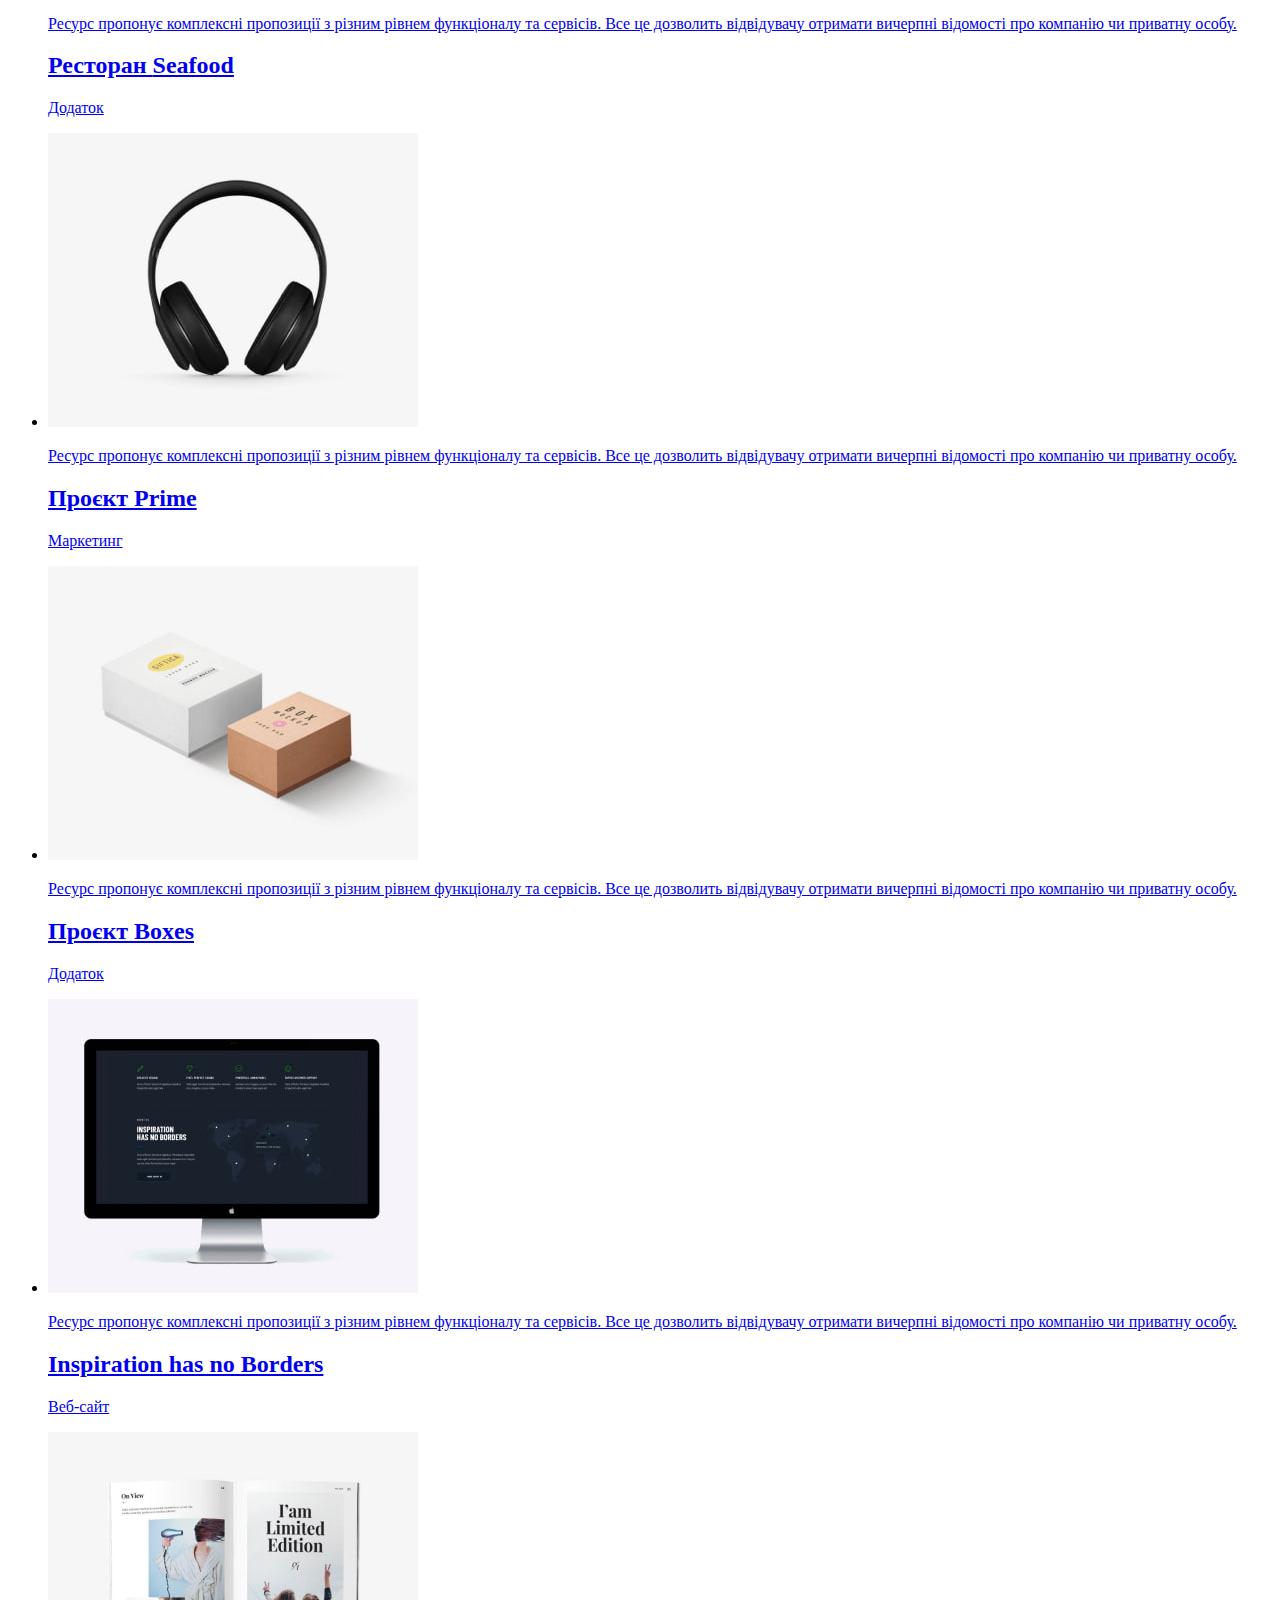
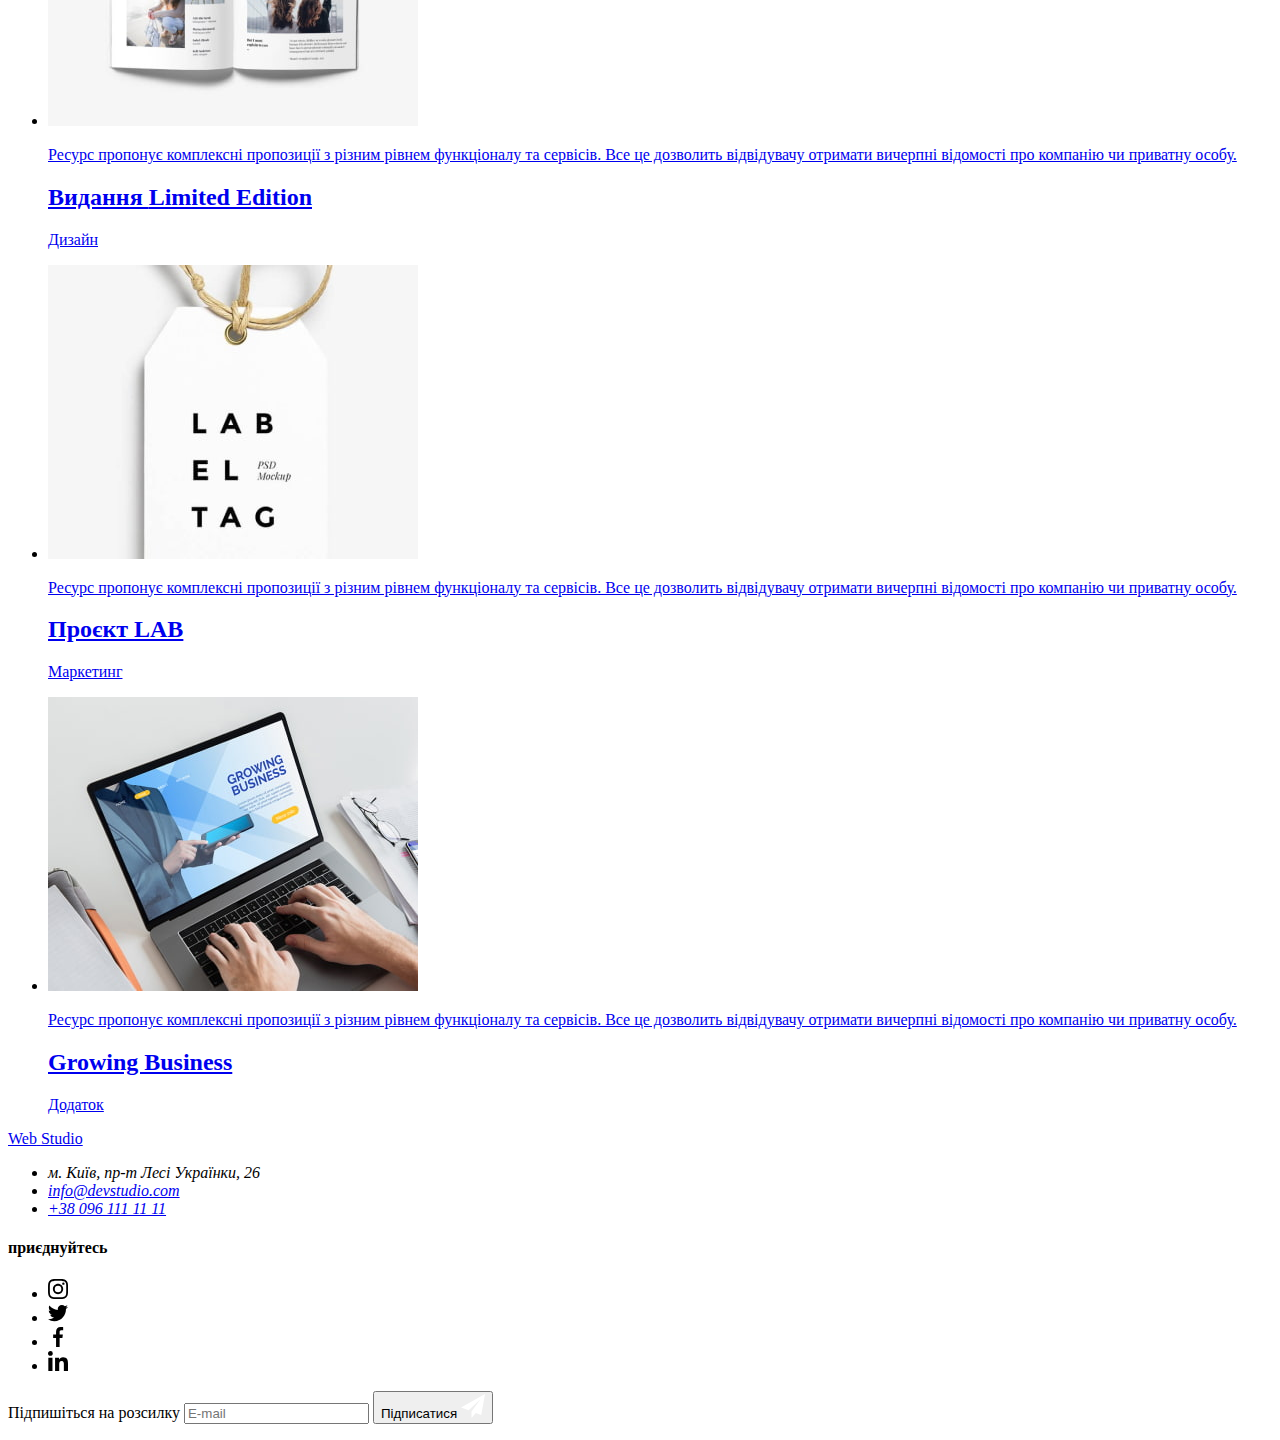
==== commit 9ad5a862: "SASS refactoring" ====
--- a/portfolio.html
+++ b/portfolio.html
@@ -74,168 +74,177 @@
     <main>
       <!-- Portfolio Section -->
       <section class="portfolio-section">
-        <h1 class="hidden-title"> <!-- FIXME: Delete this <h1> with CSS -->
+        <h1 class="feature-section__title--hidden"> 
           Портфоліо
         </h1>
         <ul class="container btn-set">
-          <li><button class="portfolio-button" type="button">Усі</button></li>
-          <li><button class="portfolio-button" type="button">Веб-сайти</button></li>
-          <li><button class="portfolio-button" type="button">Додатки</button></li>
-          <li><button class="portfolio-button" type="button">Дизайн</button></li>
-          <li><button class="portfolio-button" type="button">Маркетинг</button></li>
+          <li>
+            <button class="btn-set__button" type="button">Усі</button>
+          </li>
+          <li>
+            <button class="btn-set__button" type="button">Веб-сайти</button>
+          </li>
+          <li>
+            <button class="btn-set__button" type="button">Додатки</button>
+          </li>
+          <li>
+            <button class="btn-set__button" type="button">Дизайн</button>
+          </li>
+          <li>
+            <button class="btn-set__button" type="button">Маркетинг</button>
+          </li>
         </ul>
         <div class="container">
           <ul class="card-set">
-
-            <li class="item">
-              <a class="card-link" href="link" target="_blank" rel = "noopener noreferrer">
+            <li class="card-item">
+              <a class="card-item__link" href="link" target="_blank" rel = "noopener noreferrer">
                 <div class="card-box">
                   <img src="./images/portfolio-img-6.jpg" alt="Технокряк - Веб-сайт" width="370">
-                  <div class="card-overlay">
-                    <p class="card-text">
-                      Ресурс пропонує комплексні пропозиції з різним рівнем функціоналу та сервісів. Все це дозволить відвідувачу отримати вичерпні відомості про компанію чи приватну особу.
-                    </p>
-                  </div>
-                </div>
-                <div class="card-name">
-                  <h2 class="titles portfolio-title">Технокряк</h2>
-                  <p class="portfolio-text">Веб-сайт</p>
+                  <div class="card-box__overlay">
+                    <p class="card-box__text">
+                      Ресурс пропонує комплексні пропозиції з різним рівнем функціоналу та сервісів. Все це дозволить відвідувачу отримати вичерпні відомості про компанію чи приватну особу.
+                    </p>
+                  </div>
+                </div>
+                <div class="card-item__name">
+                  <h2 class="card-item__title">Технокряк</h2>
+                  <p class="card-item__text">Веб-сайт</p>
                 </div>
               </a> 
             </li>
 
-            <li class="item"> 
-              <a class="card-link" href="link" target="_blank" rel = "noopener noreferrer">
+            <li class="card-item"> 
+              <a  class="card-item__link" href="link" target="_blank" rel = "noopener noreferrer">
                 <div class="card-box">
                   <img src="./images/portfolio-img-4.jpg" alt="Постер New Orlean vs Golden Star - Дизайн" width="370">
-                  <div class="card-overlay">
-                    <p class="card-text">
-                      Ресурс пропонує комплексні пропозиції з різним рівнем функціоналу та сервісів. Все це дозволить відвідувачу отримати вичерпні відомості про компанію чи приватну особу.
-                    </p>
-                  </div>
-                </div>
-                  <div class="card-name">
-                    <h2 class="titles portfolio-title">Постер <span lang="en">New Orlean vs Golden Star</span></h2>
-                    <p class="portfolio-text">Дизайн</p>
+                  <div class="card-box__overlay">
+                    <p class="card-box__text">
+                      Ресурс пропонує комплексні пропозиції з різним рівнем функціоналу та сервісів. Все це дозволить відвідувачу отримати вичерпні відомості про компанію чи приватну особу.
+                    </p>
+                  </div>
+                </div>
+                  <div class="card-item__name">
+                    <h2 class="card-item__title">Постер <span lang="en">New Orlean vs Golden Star</span></h2>
+                    <p class="card-item__text">Дизайн</p>
                   </div>
                 </a>
               </li>
 
-            <li class="item"> 
-              <a class="card-link" href="link" target="_blank" rel = "noopener noreferrer">
+            <li class="card-item"> 
+              <a  class="card-item__link" href="link" target="_blank" rel = "noopener noreferrer">
                 <div class="card-box">
                   <img src="./images/portfolio-img-5.jpg" alt="Ресторан Seafood - Додаток" width="370">
-                  <div class="card-overlay">
-                    <p class="card-text">
-                      Ресурс пропонує комплексні пропозиції з різним рівнем функціоналу та сервісів. Все це дозволить відвідувачу отримати вичерпні відомості про компанію чи приватну особу.
-                    </p>
-                  </div>
-                </div>
-                <div class="card-name">
-                  <h2 class="titles portfolio-title">Ресторан <span lang="en">Seafood</span></h2>
-                  <p class="portfolio-text">Додаток</p>
-                </div>
-              </a>
-            </li>
-
-            <li class="item"> 
-              <a class="card-link" href="link" target="_blank" rel = "noopener noreferrer">
+                  <div class="card-box__overlay">
+                    <p class="card-box__text">
+                      Ресурс пропонує комплексні пропозиції з різним рівнем функціоналу та сервісів. Все це дозволить відвідувачу отримати вичерпні відомості про компанію чи приватну особу.
+                    </p>
+                  </div>
+                </div>
+                <div class="card-item__name">
+                  <h2 class="card-item__title">Ресторан <span lang="en">Seafood</span></h2>
+                  <p class="card-item__text">Додаток</p>
+                </div>
+              </a>
+            </li>
+
+            <li class="card-item"> 
+              <a  class="card-item__link" href="link" target="_blank" rel = "noopener noreferrer">
                 <div class="card-box">
                   <img src="./images/portfolio-img-7.jpg" alt="Проєкт Prime - Маркетинг" width="370">
-                  <div class="card-overlay">
-                    <p class="card-text">
-                      Ресурс пропонує комплексні пропозиції з різним рівнем функціоналу та сервісів. Все це дозволить відвідувачу отримати вичерпні відомості про компанію чи приватну особу.
-                    </p>
-                  </div>
-                </div>
-                <div class="card-name">
-                  <h2 class="titles portfolio-title">Проєкт <span lang="en">Prime</span></h2>
-                  <p class="portfolio-text">Маркетинг</p>
-                </div>
-              </a>
-            </li>
-
-            <li class="item"> 
-              <a class="card-link" href="link" target="_blank" rel = "noopener noreferrer">
+                  <div class="card-box__overlay">
+                    <p class="card-box__text">
+                      Ресурс пропонує комплексні пропозиції з різним рівнем функціоналу та сервісів. Все це дозволить відвідувачу отримати вичерпні відомості про компанію чи приватну особу.
+                    </p>
+                  </div>
+                </div>
+                <div class="card-item__name">
+                  <h2 class="card-item__title">Проєкт <span lang="en">Prime</span></h2>
+                  <p class="card-item__text">Маркетинг</p>
+                </div>
+              </a>
+            </li>
+
+            <li class="card-item"> 
+              <a  class="card-item__link" href="link" target="_blank" rel = "noopener noreferrer">
                 <div class="card-box">
                   <img src="./images/portfolio-img-8.jpg" alt="Проєкт Boxes - Додаток" width="370">
-                  <div class="card-overlay">
-                    <p class="card-text">
-                      Ресурс пропонує комплексні пропозиції з різним рівнем функціоналу та сервісів. Все це дозволить відвідувачу отримати вичерпні відомості про компанію чи приватну особу.
-                    </p>
-                  </div>
-                </div>
-                <div class="card-name">
-                  <h2 class="titles portfolio-title">Проєкт <span lang="en">Boxes</span></h2>
-                  <p class="portfolio-text">Додаток</p>
-                </div>
-              </a>
-            </li>
-
-            <li class="item"> 
-              <a class="card-link" href="link" target="_blank" rel = "noopener noreferrer">
+                  <div class="card-box__overlay">
+                    <p class="card-box__text">
+                      Ресурс пропонує комплексні пропозиції з різним рівнем функціоналу та сервісів. Все це дозволить відвідувачу отримати вичерпні відомості про компанію чи приватну особу.
+                    </p>
+                  </div>
+                </div>
+                <div class="card-item__name">
+                  <h2 class="card-item__title">Проєкт <span lang="en">Boxes</span></h2>
+                  <p class="card-item__text">Додаток</p>
+                </div>
+              </a>
+            </li>
+
+            <li class="card-item"> 
+              <a  class="card-item__link" href="link" target="_blank" rel = "noopener noreferrer">
                 <div class="card-box">
                   <img src="./images/portfolio-img-9.jpg" alt="Inspiration has no Borders - Веб-сайт" width="370">
-                  <div class="card-overlay">
-                    <p class="card-text">
-                      Ресурс пропонує комплексні пропозиції з різним рівнем функціоналу та сервісів. Все це дозволить відвідувачу отримати вичерпні відомості про компанію чи приватну особу.
-                    </p>
-                  </div>
-                </div>
-                <div class="card-name">
-                  <h2 class="titles portfolio-title" lang="en">Inspiration has no Borders</h2>
-                  <p class="portfolio-text">Веб-сайт</p>
-                </div>
-              </a>
-            </li>
-
-            <li class="item"> 
-              <a class="card-link" href="link" target="_blank" rel = "noopener noreferrer">
+                  <div class="card-box__overlay">
+                    <p class="card-box__text">
+                      Ресурс пропонує комплексні пропозиції з різним рівнем функціоналу та сервісів. Все це дозволить відвідувачу отримати вичерпні відомості про компанію чи приватну особу.
+                    </p>
+                  </div>
+                </div>
+                <div class="card-item__name">
+                  <h2 class="card-item__title" lang="en">Inspiration has no Borders</h2>
+                  <p class="card-item__text">Веб-сайт</p>
+                </div>
+              </a>
+            </li>
+
+            <li class="card-item"> 
+              <a  class="card-item__link" href="link" target="_blank" rel = "noopener noreferrer">
                 <div class="card-box">
                   <img src="./images/portfolio-img-1.jpg" alt="Видання Limited Edition - Дизайн" width="370">
-                  <div class="card-overlay">
-                    <p class="card-text">
-                      Ресурс пропонує комплексні пропозиції з різним рівнем функціоналу та сервісів. Все це дозволить відвідувачу отримати вичерпні відомості про компанію чи приватну особу.
-                    </p>
-                  </div>
-                </div>
-                <div class="card-name">
-                  <h2 class="titles portfolio-title">Видання <span lang="en">Limited Edition</span></h2>
-                  <p class="portfolio-text">Дизайн</p>
-                </div>
-              </a>
-            </li>
-
-            <li class="item">
-              <a class="card-link" href="link" target="_blank" rel = "noopener noreferrer">
+                  <div class="card-box__overlay">
+                    <p class="card-box__text">
+                      Ресурс пропонує комплексні пропозиції з різним рівнем функціоналу та сервісів. Все це дозволить відвідувачу отримати вичерпні відомості про компанію чи приватну особу.
+                    </p>
+                  </div>
+                </div>
+                <div class="card-item__name">
+                  <h2 class="card-item__title">Видання <span lang="en">Limited Edition</span></h2>
+                  <p class="card-item__text">Дизайн</p>
+                </div>
+              </a>
+            </li>
+
+            <li class="card-item">
+              <a  class="card-item__link" href="link" target="_blank" rel = "noopener noreferrer">
                 <div class="card-box">
                   <img src="./images/portfolio-img-2.jpg" alt="Проєкт LAB - Маркетинг" width="370">
-                  <div class="card-overlay">
-                    <p class="card-text">
-                      Ресурс пропонує комплексні пропозиції з різним рівнем функціоналу та сервісів. Все це дозволить відвідувачу отримати вичерпні відомості про компанію чи приватну особу.
-                    </p>
-                  </div>
-                </div>
-                <div class="card-name">
-                  <h2 class="titles portfolio-title">Проєкт <span lang="en">LAB</span></h2>
-                  <p class="portfolio-text">Маркетинг</p>
-                </div>
-              </a>
-            </li>
-
-            <li class="item">
-              <a class="card-link" href="link" target="_blank" rel = "noopener noreferrer">
+                  <div class="card-box__overlay">
+                    <p class="card-box__text">
+                      Ресурс пропонує комплексні пропозиції з різним рівнем функціоналу та сервісів. Все це дозволить відвідувачу отримати вичерпні відомості про компанію чи приватну особу.
+                    </p>
+                  </div>
+                </div>
+                <div class="card-item__name">
+                  <h2 class="card-item__title">Проєкт <span lang="en">LAB</span></h2>
+                  <p class="card-item__text">Маркетинг</p>
+                </div>
+              </a>
+            </li>
+
+            <li class="card-item">
+              <a  class="card-item__link" href="link" target="_blank" rel = "noopener noreferrer">
                 <div class="card-box">
                   <img src="./images/portfolio-img-3.jpg" alt="Growing Business - Додаток" width="370">
-                  <div class="card-overlay">
-                    <p class="card-text">
-                      Ресурс пропонує комплексні пропозиції з різним рівнем функціоналу та сервісів. Все це дозволить відвідувачу отримати вичерпні відомості про компанію чи приватну особу.
-                    </p>
-                  </div>
-                </div>
-                <div class="card-name">
-                  <h2 class="titles portfolio-title" lang="en">Growing Business</h2>
-                  <p class="portfolio-text">Додаток</p>
+                  <div class="card-box__overlay">
+                    <p class="card-box__text">
+                      Ресурс пропонує комплексні пропозиції з різним рівнем функціоналу та сервісів. Все це дозволить відвідувачу отримати вичерпні відомості про компанію чи приватну особу.
+                    </p>
+                  </div>
+                </div>
+                <div class="card-item__name">
+                  <h2 class="card-item__title" lang="en">Growing Business</h2>
+                  <p class="card-item__text">Додаток</p>
                 </div>
               </a>
             </li>
@@ -245,71 +254,83 @@
       </section>
     </main>
 
-    <footer class="footer-styles">
+    <footer class="footer">
       <div class="container footer">
         <div class="footer-main">
-          <div class="logo-div">
-            <a class="logo logo-accent" href="./index.html">Web<span class="logo-footer">Studio</span></a>
-            </div>
-            <address>
-              <ul class="footer-list">
-                <li class="footer-address">
-                м. Київ, пр-т Лесі Українки, 26
+          <div class="logo">
+            <a class="logo__link logo__link--footer" href="./index.html" lang="en">
+                <span class="logo__span--main">
+                Web</span>
+                <span class="logo__span--light">
+                Studio
+                </span>
+            </a>
+          </div>
+          <address class="address">
+              <ul class="address__list">
+                <li class="address__item">
+                  м. Київ, пр-т Лесі Українки, 26
                 </li>
-                <li class="footer-item">
-                <a class="footer-contacts" href="mailto:info@devstudio.com">info@devstudio.com</a>
+                <li class="address__item">
+                  <a class="address__link" href="mailto:info@devstudio.com">
+                    info@devstudio.com
+                  </a>
                 </li>
-                <li class="footer-item">
-                <a class="footer-contacts" href="tel:+380961111111">+38 096 111 11 11</a>
+                <li class="address__item">
+                  <a class="address__link" href="tel:+380961111111">
+                    +38 096 111 11 11
+                  </a>
                 </li>
             </ul>
-            </address>
-    
+          </address>
         </div>
-        <div class="socials">
-          <h4 class="socials-title">
+        <div class="footer-socials">
+          <h4 class="footer-socials__title">
             приєднуйтесь
           </h4>
-          <ul class="socials-name">
-            <li>
-              <a class="socials-footer" href="https://www.instagram.com/" target="_blank" rel = "noopener noreferrer">
-                <svg class="footer-icon" width="20" height="20">
+          <ul class="footer-socials__list">
+            <li class="footer-socials__item">
+              <a class="footer-socials__link" href="https://www.instagram.com/" target="_blank" rel = "noopener noreferrer">
+                <svg class="footer-socials__icon" width="20" height="20">
                   <use href="./images/icons.svg#instagram"></use> 
                 </svg>
               </a>  
             </li>
-            <li>
-              <a class="socials-footer" href="https://twitter.com/" target="_blank" rel = "noopener noreferrer">
-                <svg class="footer-icon" width="20" height="20">
+
+            <li class="footer-socials__item">
+              <a class="footer-socials__link" href="https://www.twitter.com/" target="_blank" rel = "noopener noreferrer">
+                <svg class="footer-socials__icon" width="20" height="20">
                   <use href="./images/icons.svg#twitter"></use> 
                 </svg>
               </a>  
             </li>
-            <li>
-              <a class="socials-footer" href="https://www.facebook.com/" target="_blank" rel = "noopener noreferrer">
-                <svg class="footer-icon" width="20" height="20">
+
+            <li class="footer-socials__item">
+              <a class="footer-socials__link" href="https://www.facebook.com/" target="_blank" rel = "noopener noreferrer">
+                <svg class="footer-socials__icon" width="20" height="20">
                   <use href="./images/icons.svg#facebook"></use> 
                 </svg>
               </a>  
             </li>
-            <li>
-              <a class="socials-footer" href="https://www.linkedin.com/" target="_blank" rel = "noopener noreferrer">
-                <svg class="footer-icon" width="20" height="20">
+
+            <li class="footer-socials__item">
+              <a class="footer-socials__link" href="https://www.linkedin.com/" target="_blank" rel = "noopener noreferrer">
+                <svg class="footer-socials__icon" width="20" height="20">
                   <use href="./images/icons.svg#linkedin"></use> 
                 </svg>
               </a>  
             </li>
           </ul>
         </div>
-        <div class="subscribe">
-          <form>
-            <p class="subscribe-title">
+        <div class="footer-subscribe">
+          <form class="footer-form">
+            <p class="footer-form__title">
               Підпишіться на розсилку
-              <span class="subscribe-box">
-                <input class="subscribe-input" type="email" name="subscribe" placeholder="E-mail">
-                <button class="subscribe-button" type="submit">
+              <span class="footer-form__box">
+                <input class="footer-form__input" type="email" name="subscribe" placeholder="E-mail">
+                <button class="footer-form__btn" type="submit">
                   Підписатися
-                  <svg class="send-icon" width="24" height="24">
+                  <svg class="footer-form__icon" width="24" height="24">
                     <use href="./images/icons.svg#send"></use> 
                   </svg>
                 </button>
@@ -318,6 +339,6 @@
           </form>
         </div>
       </div>
-  </footer>
+    </footer>
   </body>
 </html>
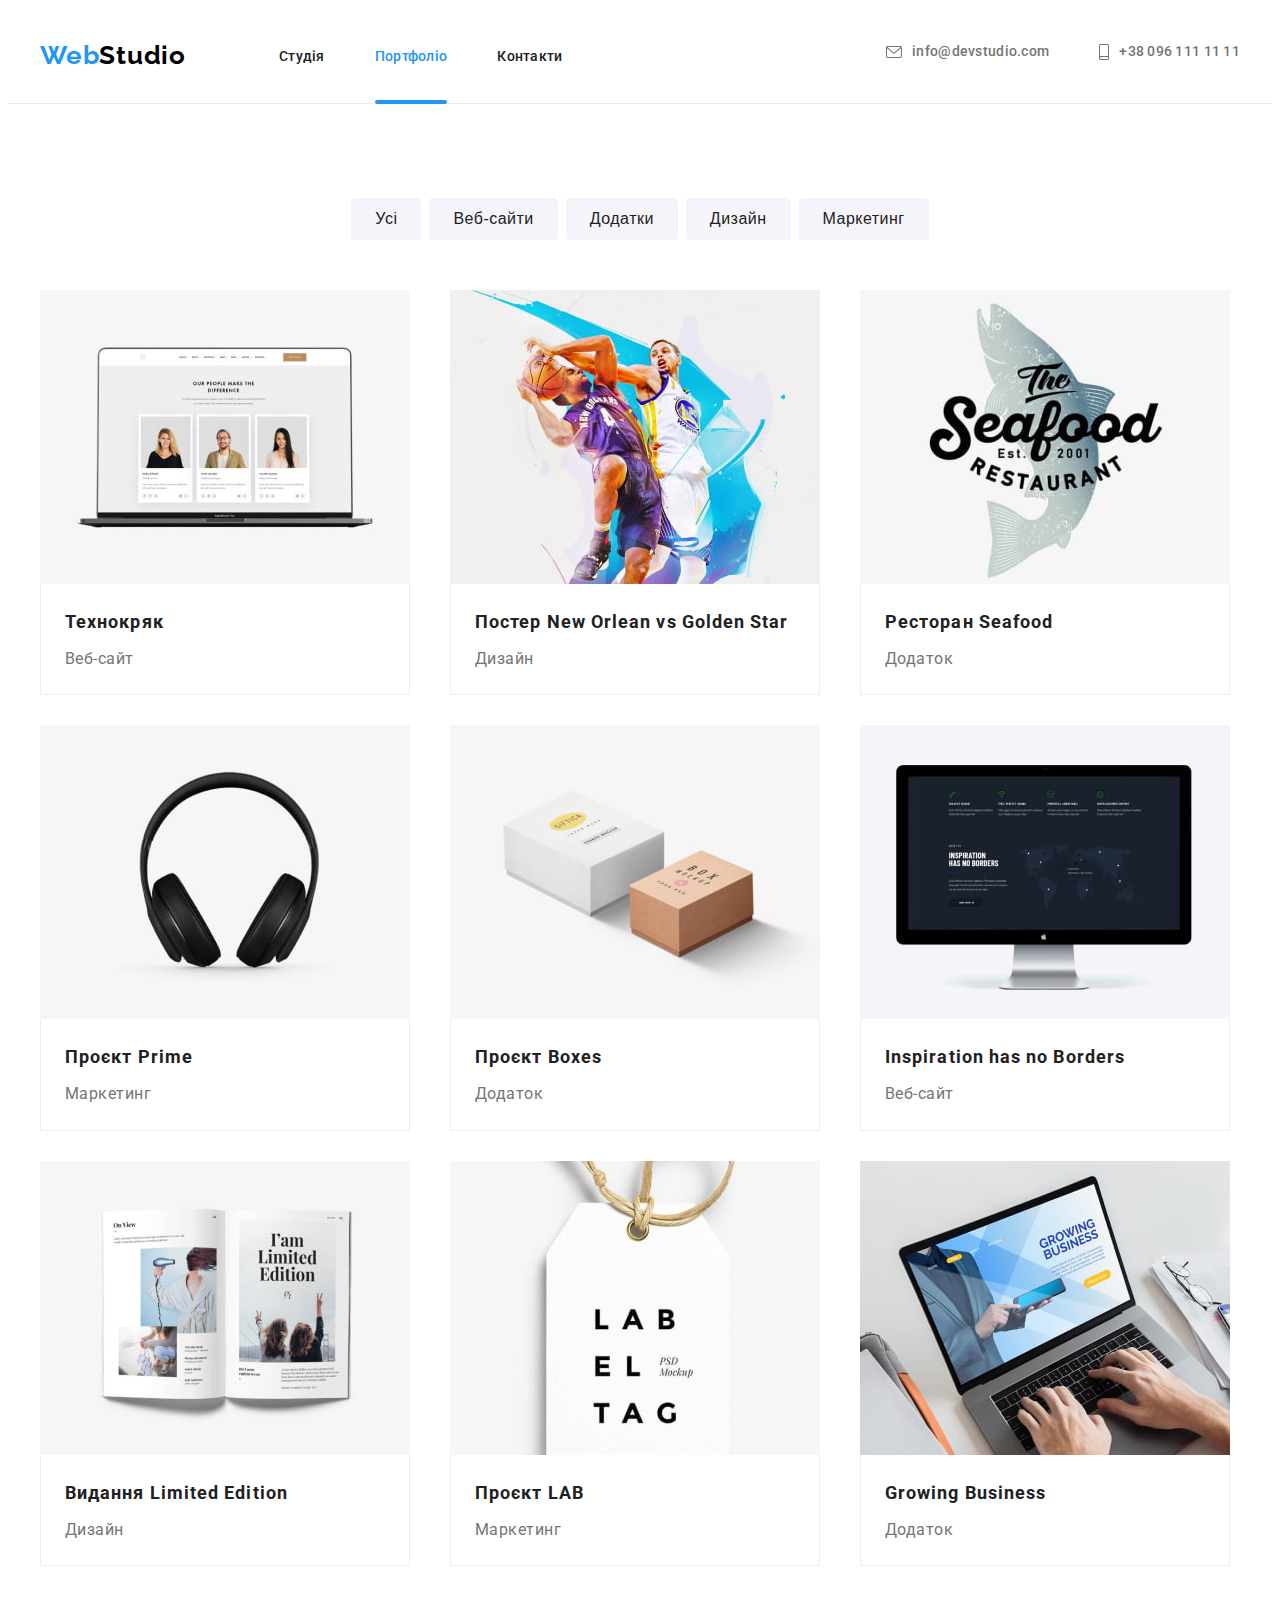
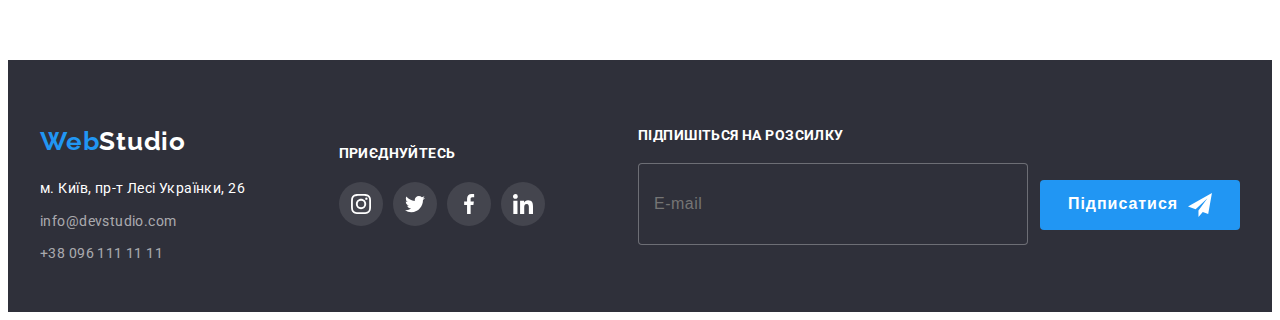
==== commit 91a0a1d9: "main.min.css copy-paste" ====
--- a/portfolio.html
+++ b/portfolio.html
@@ -9,7 +9,7 @@
     <link rel="preconnect" href="https://fonts.gstatic.com" crossorigin>
     <link href="https://fonts.googleapis.com/css2?family=Raleway:wght@700&family=Roboto:wght@400;500;700;900&display=swap" rel="stylesheet">
     <link rel="stylesheet" href="https://cdnjs.cloudflare.com/ajax/libs/modern-normalize/1.1.0/modern-normalize.min.css" integrity="sha512-wpPYUAdjBVSE4KJnH1VR1HeZfpl1ub8YT/NKx4PuQ5NmX2tKuGu6U/JRp5y+Y8XG2tV+wKQpNHVUX03MfMFn9Q==" crossorigin="anonymous" referrerpolicy="no-referrer">
-    <link rel="stylesheet" href="./dist/css/main.min.css">
+    <link rel="stylesheet" href="./css/main.min.css">
      </head>
   <body class="body">
     <header class="header">
--- a/css/main.min.css
+++ b/css/main.min.css
@@ -0,0 +1 @@
+:root{--brand-color: #757575;--accent-color: #2196F3;--primary-color: #212121;--secondary-color: #000000;--white-color: #FFFFFF;--white-opacity: rgba(255, 255, 255, .6);--bg-color: #2F303A;--button-color: #F5F4FA;--hero-button: #188CE8;--header-line: #ECECEC;--card-border: #EEEEEE;--hero-gradient: rgba(47, 48, 58, 0.4);--occupation-gradient: rgba(47, 48, 58, 0.8);--icon-color: #AFB1B8;--icon-opacity: rgba(255, 255, 255, .1);--overlay-color: rgba(33, 150, 243, 0.9);--backdrop-color: rgba(0, 0, 0, 0.2);--border-color: rgba(0, 0, 0, 0.1);--transition-duration: 250ms;--cubic-bezier: cubic-bezier(0.4, 0, 0.2, 1)}ul,p,h1,h2,h3,h4,h5,h6,span,div,a{list-style:none;padding:0;margin:0;text-decoration:none}img{display:block;max-width:100%;height:auto}.body{color:var(--brand-color);background-color:var(--white-color);font-family:"Roboto",sans-serif}.section{padding-top:94px;padding-bottom:94px}.header{border-bottom:1px solid var(--header-line)}.container{display:flex;width:1200px;padding-left:15px;padding-right:15px;margin-left:auto;margin-right:auto}.nav{display:flex;justify-content:center;align-items:center}.logo__link{display:flex;padding-top:32px;padding-bottom:32px;font-family:"Raleway",sans-serif;font-weight:700;font-size:26px;line-height:1.2;letter-spacing:.03em}.logo__span--main{color:var(--accent-color)}.logo__span--dark{color:var(--secondary-color)}.nav-list{display:flex;justify-content:center;align-items:center;margin-left:93px;gap:50px}.nav-list__link{padding-top:32px;padding-bottom:40px;color:var(--primary-color);font-weight:500;font-size:14px;line-height:1.1;letter-spacing:.02em;transition:color var(--transition-duration) var(--cubic-bezier)}.nav-list__link:hover,.nav-list__link:focus{color:var(--accent-color)}.nav-list__link--current{position:relative;color:var(--accent-color)}.nav-list__link--current::after{content:"";position:absolute;left:0;bottom:0;width:100%;height:4px;background-color:var(--accent-color);border-radius:2px}.contacts-list{display:flex;justify-content:center;align-items:center;margin-left:auto;gap:50px}.contacts-list__link{display:flex;justify-content:center;align-items:center;padding-top:32px;padding-bottom:40px;color:var(--brand-color);font-weight:500;font-size:14px;line-height:1.1;letter-spacing:.02em;transition:color var(--transition-duration) var(--cubic-bezier)}.contacts-list__link:hover,.contacts-list__link:focus{color:var(--accent-color)}.contacts-list__link:hover .contacts-list__icon,.contacts-list__link:focus .contacts-list__icon{fill:var(--accent-color)}.contacts-list__icon{margin-right:10px;fill:var(--brand-color);transition:fill var(--transition-duration) var(--cubic-bezier)}.hero-section{max-width:1600px;height:600px;padding:200px 0;margin-right:auto;margin-left:auto;text-align:center;background-color:var(--bg-color);color:var(--white-color);background-image:linear-gradient(to left, var(--hero-gradient), var(--hero-gradient)),url("/images/hero.jpg");background-size:cover;background-repeat:no-repeat;background-position:center}.hero-section__title{margin-top:0;margin-bottom:30px;font-weight:900;font-size:44px;line-height:1.4;letter-spacing:.06em;text-transform:uppercase}.hero-section__btn{font-family:inherit;cursor:pointer;border-radius:4px;padding:10px 32px;color:var(--white-color);background-color:var(--accent-color);border:0;font-weight:700;font-size:16px;line-height:1.9;letter-spacing:.06em;transition:background-color var(--transition-duration) var(--cubic-bezier)}.hero-section__btn:hover,.hero-section__btn:focus{background-color:var(--hero-button)}.feature-section__title--hidden{position:absolute;width:1px;height:1px;margin:-1px;border:0;padding:0;white-space:nowrap;-webkit-clip-path:inset(100%);clip-path:inset(100%);clip:rect(0 0 0 0);overflow:hidden}.feature-list{display:flex;gap:30px}.feature-card{height:120px;margin-bottom:30px;background-color:var(--button-color);border-radius:4px;display:flex;align-items:center;justify-content:center}.feature-card__title{color:var(--primary-color);margin-bottom:10px;font-weight:700;font-size:14px;line-height:1.1;letter-spacing:.03em;text-transform:uppercase}.feature-card__text{font-size:14px;line-height:1.7;letter-spacing:.03em}.occupation-section{padding-top:0}.occupation-section__title{text-align:center;margin-bottom:50px;color:var(--primary-color);font-weight:700;font-size:36px;line-height:1.2;letter-spacing:.03em}.occupation-list{display:flex;gap:30px}.occupation-card{position:relative}.occupation-card__text{position:absolute;bottom:0;display:flex;width:100%;height:70px;justify-content:center;align-items:center;background-color:var(--occupation-gradient);font-style:normal;font-weight:700;font-size:14px;line-height:1.2;text-align:center;letter-spacing:.03em;text-transform:uppercase;color:var(--white-color)}.team-section{padding-top:94px;background-color:var(--button-color)}.team-section__title{text-align:center;margin-bottom:50px;color:var(--primary-color);font-weight:700;font-size:36px;line-height:1.2;letter-spacing:.03em}.team-list{display:flex;gap:30px}.team-list__item{border-radius:4px;background-color:var(--white-color);box-shadow:0 2px 1px 0 rgba(0,0,0,.2),0 1px 1px 0 rgba(0,0,0,.14),0 1px 3px 0 rgba(0,0,0,.12)}.team-card{padding-top:30px;padding-bottom:30px;text-align:center}.team-card__name{color:var(--primary-color);font-weight:500;font-size:16px;line-height:1.2;letter-spacing:.03em}.team-card__function{margin-top:10px;font-size:16px;line-height:1.2;letter-spacing:.03em}.socials-list{display:flex;margin:0;padding:0;list-style:none;margin-top:16px;height:44px;margin-left:auto;margin-right:auto;justify-content:center;align-items:center;gap:10px}.socials-list__link{display:flex;justify-content:center;align-items:center;width:44px;height:44px;border:rgba(0,0,0,0);border-radius:50%;transition:background-color var(--transition-duration) var(--cubic-bezier),border-radius var(--transition-duration) var(--cubic-bezier)}.socials-list__link:hover,.socials-list__link:focus{background-color:var(--accent-color);border-radius:50%}.socials-list__link:hover .socials-list__icon,.socials-list__link:focus .socials-list__icon{fill:var(--white-color)}.socials-list__icon{fill:var(--icon-color);transition:fill var(--transition-duration) var(--cubic-bezier)}.socials-list__icon:hover,.socials-list__icon:focus{fill:var(--white-color)}.clients-section__title{text-align:center;margin-bottom:50px;color:var(--primary-color);font-weight:700;font-size:36px;line-height:1.2;letter-spacing:.03em}.clients-list{display:flex;margin-left:auto;margin-bottom:auto;gap:30px;list-style:none}.clients-list__item{display:flex;justify-content:center;align-items:center;max-width:170px;height:92px}.clients-list__link{display:flex;justify-content:center;align-items:center;width:170px;height:92px;cursor:pointer;border:1px solid var(--icon-color);border-radius:4px;transition:border var(--transition-duration) var(--cubic-bezier)}.clients-list__link:hover,.clients-list__link:focus{border:2px solid var(--accent-color);border-radius:4px;outline:none}.clients-list__link:hover .clients-list__icon,.clients-list__link:focus .clients-list__icon{fill:var(--accent-color);outline:none}.clients-list__icon{fill:var(--icon-color);transition:fill var(--transition-duration) var(--cubic-bezier)}.footer{display:flex;justify-content:space-between;align-items:center;background-color:var(--bg-color);min-height:252px;margin-left:auto;margin-right:auto}.logo__link--footer{padding-top:20px;padding-bottom:20px}.logo__span--light{color:var(--white-color)}.address__item{margin-bottom:9px;font-weight:400;font-size:14px;line-height:1.7;letter-spacing:.03em;color:var(--white-color);font-style:normal}.address__item:last-child{margin-bottom:0}.address__link{color:var(--white-opacity);font-style:normal;font-size:14px;line-height:1.7;letter-spacing:.03em;transition:color var(--transition-duration) var(--cubic-bezier)}.address__link:hover,.address__link:focus{color:var(--accent-color)}.footer-socials__title{margin-bottom:20px;font-weight:700;font-size:14px;line-height:1.1;letter-spacing:.03em;text-transform:uppercase;color:var(--white-color)}.footer-socials__list{display:flex;height:44px;justify-content:center;align-items:center;gap:10px}.footer-socials__link{display:flex;justify-content:center;align-items:center;width:44px;height:44px;background-color:var(--icon-opacity);border-radius:50%;transition:background-color var(--transition-duration) var(--cubic-bezier)}.footer-socials__link:hover,.footer-socials__link:focus{background-color:var(--accent-color);outline:none}.footer-socials__icon{fill:var(--white-color)}.footer-form__title{font-weight:700;font-size:14px;line-height:1.2;letter-spacing:.03em;text-transform:uppercase;color:var(--white-color)}.footer-form__box{display:flex;align-items:baseline}.footer-form__input{display:block;margin-top:20px;margin-right:12px;padding:15px;width:358px;height:50px;border:1px solid rgba(255,255,255,.3);border-radius:4px;outline:none;background-color:var(--bg-color);font-weight:400;font-size:16px;line-height:1.3;letter-spacing:.03em;color:var(--white-opacity)}.footer-form__btn{display:flex;justify-content:center;align-items:center;gap:10px;padding-left:28px;padding-right:28px;width:200px;height:50px;background-color:var(--accent-color);border-radius:4px;border:none;font-weight:700;font-size:16px;line-height:1.9;text-align:center;letter-spacing:.06em;color:var(--white-color);transition:background-color var(--transition-duration) var(--cubic-bezier)}.footer-form__btn:hover,.footer-form__btn:focus{background-color:var(--hero-button)}.backdrop{position:fixed;top:0;left:0;width:100%;height:100%;background-color:var(--backdrop-color);opacity:1;transition:opacity var(--transition-duration) var(--cubic-bezier)}.backdrop.is-hidden{opacity:0;pointer-events:none}.backdrop.is-hidden .modal{opacity:0;transform:translate(-50%, -50%) scale(1.1)}.modal{position:absolute;overflow:visible;top:50%;left:50%;transform:translate(-50%, -50%) scale(1);width:528px;height:581px;padding:40px;background-color:var(--white-color);box-shadow:0px 1px 3px rgba(0,0,0,.12),0px 1px 1px rgba(0,0,0,.14),0px 2px 1px rgba(0,0,0,.2);border-radius:4px;opacity:1;transition:transform var(--transition-duration) var(--cubic-bezier),opacity var(--transition-duration) var(--cubic-bezier)}.modal__close-button{position:absolute;top:8px;right:8px;display:flex;align-items:center;width:30px;height:30px;background-color:var(--white-color);border:1px solid var(--border-color);border-radius:50%;transition:border var(--transition-duration) var(--cubic-bezier),background-color var(--transition-duration) var(--cubic-bezier)}.modal__close-button:hover .modal__close-icon,.modal__close-button:focus .modal__close-icon{fill:var(--accent-color)}.modal__close-icon{fill:#000}.modal__close-icon:hover,.modal__close-icon:focus{fill:var(--accent-color)}.modal__title{margin-bottom:12px;font-weight:700;font-size:20px;line-height:1.1;text-align:center;letter-spacing:.03em;color:var(--primary-color)}.modal-form{display:flex;flex-direction:column;width:100%;margin-left:auto;margin-right:auto}.modal-form__box{display:flex;flex-direction:column;margin-bottom:10px}.modal-form__label{margin-bottom:4px;font-weight:400;font-size:12px;line-height:1.2;letter-spacing:.01em}.modal-form__field{position:relative}.modal-form__input{width:100%;height:40px;padding-top:12px;padding-bottom:12px;padding-left:42px;padding-right:12px;border:1px solid rgba(33,33,33,.2);border-radius:4px;transition:border var(--transition-duration) var(--cubic-bezier)}.modal-form__input:focus{border:1px solid var(--accent-color);outline:none}.modal-form__input:focus+.modal-form__icon{fill:var(--accent-color)}.modal-form__icon{position:absolute;top:50%;left:12px;transform:translateY(-50%);fill:var(--primary-color);transition:fill var(--transition-duration) var(--cubic-bezier)}.modal-form__textarea{resize:none;height:120px;padding:12px 16px;border:1px solid rgba(33,33,33,.2);border-radius:4px;transition:border var(--transition-duration) var(--cubic-bezier)}.modal-form__textarea:focus{border:1px solid var(--accent-color);outline:none}.modal-form__textarea::-moz-placeholder{font-weight:400;font-size:12px;line-height:1.2;letter-spacing:.01em;color:rgba(117,117,117,.5)}.modal-form__textarea:-ms-input-placeholder{font-weight:400;font-size:12px;line-height:1.2;letter-spacing:.01em;color:rgba(117,117,117,.5)}.modal-form__textarea::placeholder{font-weight:400;font-size:12px;line-height:1.2;letter-spacing:.01em;color:rgba(117,117,117,.5)}.checkbox__label{position:relative;display:flex;justify-content:center;text-align:center;margin-top:20px;padding:0 10px;cursor:pointer;font-weight:400;font-size:14px;line-height:1.7;letter-spacing:.03em}.checkbox__input{-webkit-appearance:none;-moz-appearance:none;appearance:none;position:absolute;cursor:pointer}.checkbox__input:checked~.checkbox__icon{border:none;background-image:url(/images/checked.svg);background-size:contain;background-origin:border-box}.checkbox__text{display:inline-block;padding-left:16px}.checkbox__link{color:var(--accent-color);text-decoration:underline}.checkbox__icon{position:absolute;top:50%;left:16px;transform:translateY(-50%);display:inline-block;width:16px;height:15px;border:2px solid var(--primary-color);border-radius:2px}.modal-form__btn{width:200px;height:50px;background-color:var(--accent-color);color:var(--white-color);margin-left:auto;margin-right:auto;margin-top:30px;padding:10px 52px;box-shadow:0px 4px 4px rgba(0,0,0,.15);border-radius:4px;border:none;font-weight:700;font-size:16px;line-height:1.9;text-align:center;letter-spacing:.06em;transition:background-color var(--transition-duration) var(--cubic-bezier)}.modal-form__btn:hover,.modal-form__btn:focus{background-color:var(--hero-button)}.portfolio-section{padding-top:94px;padding-bottom:94px}.btn-set{display:flex;justify-content:center;gap:8px;margin-bottom:50px}.btn-set__button{padding:6px 22px;color:var(--primary-color);background-color:var(--button-color);font-weight:500;font-size:16px;line-height:1.6;letter-spacing:.03em;border-color:rgba(0,0,0,0);cursor:pointer;border-radius:4px;transition:color var(--transition-duration) var(--cubic-bezier),background-color var(--transition-duration) var(--cubic-bezier),box-shadow var(--transition-duration) var(--cubic-bezier)}.btn-set__button:hover,.btn-set__button:focus{color:var(--white-color);background-color:var(--accent-color);outline:none;box-shadow:0px 3px 1px rgba(0,0,0,.1),0px 1px 2px rgba(0,0,0,.08),0px 2px 2px rgba(0,0,0,.12)}.card-set{display:flex;flex-wrap:wrap;margin-left:-30px;margin-top:-30px}.card-item{flex-basis:calc(33.3333333333% - 30px);margin-left:30px;margin-top:30px}.card-item__link{display:inline-block;transition:box-shadow var(--transition-duration) var(--cubic-bezier)}.card-item__link:link,.card-item__link:visited,.card-item__link:active{text-decoration:none;color:var(--brand-color)}.card-item__link:hover,.card-item__link:focus{box-shadow:0px 1px 1px rgba(0,0,0,.12),0px 4px 4px rgba(0,0,0,.06),1px 4px 6px rgba(0,0,0,.16);outline:none}.card-item__link:hover .card-box__overlay{transform:translateY(0)}.card-box{position:relative;overflow:hidden}.card-box__overlay{position:absolute;top:0;left:0;width:100%;height:100%;display:flex;justify-content:center;align-items:center;background-color:var(--overlay-color);transform:translateY(100%);transition:transform var(--transition-duration) var(--cubic-bezier)}.card-box__text{margin:0;padding:63px 24px;font-weight:400;font-size:18px;line-height:1.6;letter-spacing:.03em;color:var(--white-color)}.card-item__name{padding:20px 24px;background-color:var(--white-color);border:1px solid var(--card-border);border-top:0}.card-item__title{color:var(--primary-color);font-weight:700;font-size:18px;line-height:2;letter-spacing:.06em}.card-item__text{margin-top:4px;font-size:16px;line-height:1.9;letter-spacing:.03em}/*# sourceMappingURL=main.min.css.map */